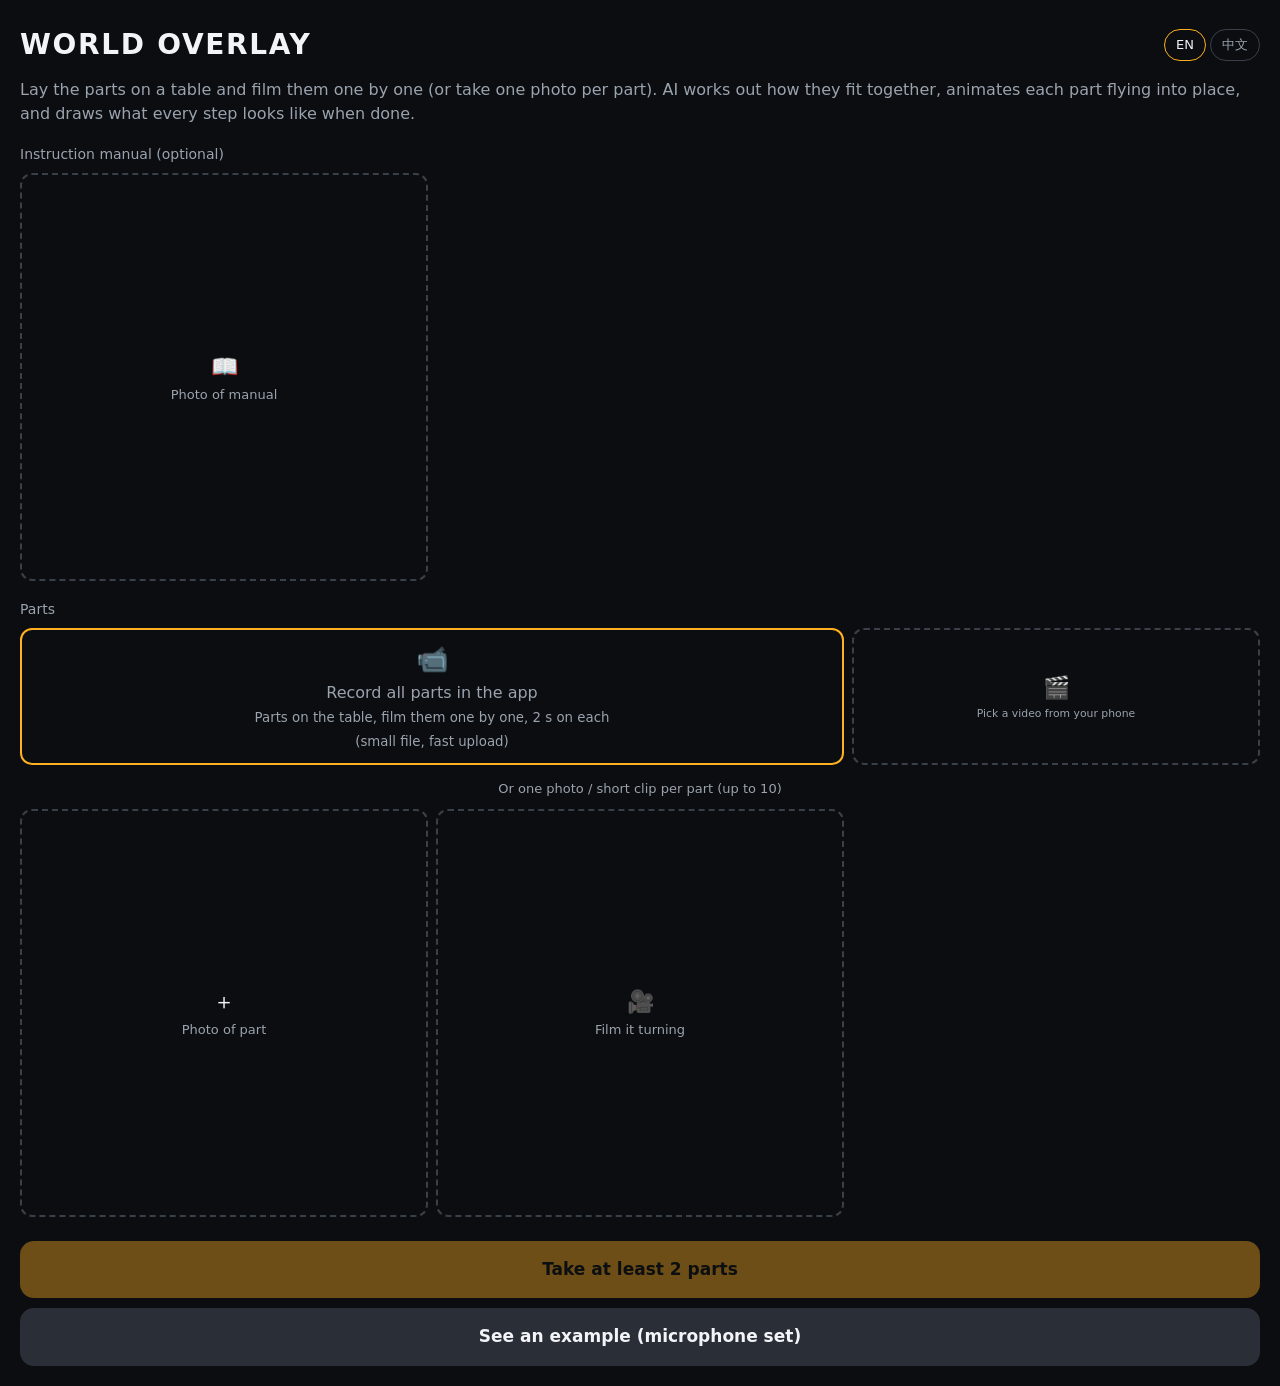
==== static/index.html @ 5c71cf4d "Add English UI (default) with a language switch on the home page All page text moves to static/i18n." ====
<!doctype html>
<html lang="en"><head><meta charset="utf-8">
<meta name="viewport" content="width=device-width,initial-scale=1,viewport-fit=cover">
<meta name="theme-color" content="#0b0d10">
<title>WORLD OVERLAY</title>
<link rel="icon" href="data:image/svg+xml,%3Csvg xmlns='http://www.w3.org/2000/svg' viewBox='0 0 32 32'%3E%3Ccircle cx='16' cy='16' r='11' fill='none' stroke='%23ffb020' stroke-width='4'/%3E%3C/svg%3E">
<link rel="stylesheet" href="/static/guide.css">
<style>
[hidden]{display:none!important}
.screen{display:none;min-height:100dvh;flex-direction:column}
.screen.on{display:flex}
.hero{padding:24px 20px 8px;display:flex;flex-direction:column;gap:12px}
.hero h1{margin:0;font-size:28px;letter-spacing:.06em}
.hero-top{display:flex;align-items:center;justify-content:space-between;gap:8px}
.lang{display:flex;gap:4px}
.lang button{flex:none;padding:5px 11px;font-size:13px;font-weight:400;border-radius:999px;background:none;color:var(--mute);border:1px solid #3a404a}
.lang button.on{color:var(--fg);border-color:var(--a)}
.hero p{margin:0;color:var(--mute)}
.label{font-size:14px;color:var(--mute);margin:6px 0 -4px}
.grid{display:grid;grid-template-columns:repeat(3,1fr);gap:8px}
.tile{position:relative;aspect-ratio:1;border:2px dashed #3a404a;border-radius:12px;display:flex;flex-direction:column;
  align-items:center;justify-content:center;color:var(--mute);font-size:13px;text-align:center;overflow:hidden;cursor:pointer;gap:2px}
.tile b{color:var(--fg);font-size:22px;font-weight:400}
.tile.filled{border-style:solid;border-color:#3a404a}
.tile.manual.filled{border-color:var(--b)}
.tile img{position:absolute;inset:0;width:100%;height:100%;object-fit:cover}
.tile .v{position:absolute;left:5px;bottom:5px;background:rgba(0,0,0,.7);color:#fff;font-size:12px;padding:0 7px;border-radius:8px}
.tile .n{position:absolute;left:5px;top:5px;background:rgba(0,0,0,.7);color:#fff;font-size:12px;padding:0 7px;border-radius:8px}
.tile .x{position:absolute;top:4px;right:4px;width:26px;height:26px;padding:0;border-radius:50%;background:rgba(0,0,0,.7);color:#fff;flex:none;font-weight:400}
input[type=file]{display:none}
.actions{margin-top:auto;padding:16px 20px calc(20px + env(safe-area-inset-bottom));display:flex;flex-direction:column;gap:10px}
.btn{display:block;text-align:center;padding:16px;border-radius:14px;font-weight:700;font-size:17px;border:0;background:#2a2f37;color:var(--fg);cursor:pointer}
.btn.primary{background:var(--a);color:#111}
.btn:disabled{opacity:.4}
/* 分析中 */
.progress{padding:20px}
.progress h2{margin:0 0 4px;font-size:20px}
.progress .timer{color:var(--mute);font-size:14px}
.thumbs{display:flex;gap:6px;overflow-x:auto;margin:14px 0 4px}
.thumbs img{height:64px;border-radius:8px;opacity:.7}
.log{list-style:none;margin:12px 0 0;padding:0;font-size:15px}
.log li{padding:5px 0;color:var(--mute)}
.log li::before{content:"✓ ";color:#4ade80}
.log li:last-child{color:var(--fg)}
.log li:last-child::before{content:"⋯ ";color:var(--a)}
.err{color:#f87171;margin-top:10px}
.tile.wide{grid-column:1/-1;aspect-ratio:auto;min-height:84px;flex-direction:row;gap:10px;padding:10px}
.tile.wide.filled{border-color:var(--a);aspect-ratio:16/9}
.or{text-align:center;color:var(--mute);font-size:13px;margin:2px 0 -2px}
/* 動畫 */
.topbar{display:flex;align-items:center;justify-content:space-between;padding:10px 16px 4px;font-size:13px;color:var(--mute);gap:12px}
.topbar b{color:var(--fg);letter-spacing:.08em}
.topbar button{flex:none;background:none;border:1px solid #3a404a;color:var(--fg);border-radius:999px;padding:6px 12px;font-size:13px;font-weight:400}
@media (max-width:440px){.topbar>b{display:none}.topbar{justify-content:flex-end}}  /* 手機上按鈕放不下，標題讓位 */
.goal{padding:0 16px 8px;font-size:13px;color:var(--mute)}
.stage-wrap{position:relative;margin:0 12px}
#stage{position:relative;height:min(62vh,560px);border-radius:16px;overflow:hidden;
  background:radial-gradient(ellipse at 60% 45%,#2a2f37,#14171c 75%)}
.asm{position:absolute;object-fit:contain;user-select:none;pointer-events:none}
.asm.r,.asm.b:not(.cut){border-radius:10px}
.asm.a{filter:drop-shadow(0 0 5px var(--a)) drop-shadow(0 0 14px var(--a));z-index:3}
.asm.b.cut{filter:drop-shadow(0 0 5px var(--b)) drop-shadow(0 0 12px var(--b))}
.asm.r{z-index:4}
.asm-ov{position:absolute;inset:0;width:100%;height:100%;z-index:2;pointer-events:none;transition:opacity .2s}
/* 3D 檢視（models3d.js）：蓋在動畫上，A 在上、B 在下 */
#view3d{position:absolute;inset:0;z-index:6;border-radius:16px;overflow:hidden;display:grid;grid-template-rows:1fr 1fr;gap:2px;
  background:radial-gradient(ellipse at 60% 45%,#2a2f37,#14171c 75%)}
#view3d .pane{position:relative;min-height:0}
#view3d .chip{position:absolute;left:10px;top:8px;z-index:1}
#view3d model-viewer{width:100%;height:100%;--poster-color:transparent}
#view3d .wait{margin:0;height:100%;display:flex;align-items:center;justify-content:center;color:var(--mute);font-size:14px;padding:0 16px;text-align:center}
.gen-tip{position:absolute;left:10px;right:10px;bottom:10px;z-index:5;text-align:center;font-size:13px;background:rgba(0,0,0,.65);padding:6px 10px;border-radius:10px}
.nav button.small{flex:.6}
button.tile{background:none;font:inherit;color:var(--mute);flex:none;font-weight:400;padding:10px}
#recTile{grid-column:span 2;aspect-ratio:auto;min-height:118px;border-color:var(--a);border-style:solid}
#recTile b{font-size:26px}
#allPick{aspect-ratio:auto;min-height:118px}
/* App 內錄影 */
#rec{position:fixed;inset:0;background:#000;z-index:20}
#recView{position:absolute;inset:0;width:100%;height:100%;object-fit:cover}
.rec-hint{position:absolute;left:12px;right:12px;top:calc(12px + env(safe-area-inset-top));background:rgba(0,0,0,.6);
  color:#fff;font-size:15px;line-height:1.5;padding:10px 14px;border-radius:12px}
.rec-time{position:absolute;left:0;right:0;bottom:calc(122px + env(safe-area-inset-bottom));text-align:center;color:#fff;
  font-size:20px;font-variant-numeric:tabular-nums;text-shadow:0 1px 4px #000}
.rec-time.on::before{content:"● ";color:#f43f5e}
.rec-bar{position:absolute;left:0;right:0;bottom:calc(24px + env(safe-area-inset-bottom));display:flex;align-items:center;justify-content:space-around}
.rec-bar button{flex:none;background:rgba(0,0,0,.55);color:#fff;border:1px solid #fff6;border-radius:999px;padding:10px 16px;font-size:15px;min-width:76px}
#recGo{width:78px;height:78px;min-width:0;padding:0;border-radius:50%;border:5px solid #fff;background:#f43f5e}
#recGo.on{background:#fff}
#recGo.on::after{content:"";display:block;width:26px;height:26px;margin:auto;background:#f43f5e;border-radius:5px}
/* 即時辨識 */
#seek{position:fixed;inset:0;background:#000;z-index:20}
#seekView{position:absolute;inset:0;width:100%;height:100%;object-fit:cover}
.reticle{position:absolute;left:50%;top:38%;width:min(70vw,52vh);aspect-ratio:1;transform:translate(-50%,-50%);
  border:3px solid var(--a);border-radius:18px;box-shadow:0 0 0 100vmax rgba(0,0,0,.28);pointer-events:none;transition:border-color .2s}
.reticle.sure{border-color:#4ade80}
.seek-top{position:absolute;left:12px;right:12px;top:calc(10px + env(safe-area-inset-top));display:flex;justify-content:space-between;align-items:center;color:#fff;font-size:12px}
.seek-top button{flex:none;background:rgba(0,0,0,.55);color:#fff;border:1px solid #fff6;border-radius:999px;padding:8px 14px;font-size:14px;font-weight:400}
.seek-card{position:absolute;left:10px;right:10px;bottom:calc(10px + env(safe-area-inset-bottom));background:rgba(16,18,22,.92);
  border-radius:16px;padding:12px 14px;color:var(--fg);font-size:15px;line-height:1.45}
.seek-card .who{display:flex;align-items:center;gap:10px;font-size:18px;font-weight:700}
.seek-card .who img{width:54px;height:54px;object-fit:contain;background:#2a2f37;border-radius:10px}
.seek-card .tag{font-size:12px;font-weight:400;padding:1px 8px;border-radius:999px;background:#2a2f37;color:var(--mute)}
.seek-card .tag.ok{background:#14532d;color:#bbf7d0}
.seek-card .to{display:flex;gap:10px;align-items:center;margin-top:10px}
.seek-card .to img{width:84px;height:84px;object-fit:contain;background:#2a2f37;border-radius:10px;flex:none}
.seek-card .alt{color:var(--mute);font-size:13px;margin-top:6px}
.seek-card .go{margin-top:10px;width:100%}
</style></head><body>

<!-- 1. 拍照 -->
<section class="screen on" id="home">
  <div class="hero">
    <div class="hero-top"><h1>WORLD OVERLAY</h1><div class="lang"><button data-lang="en">EN</button><button data-lang="zh">中文</button></div></div>
    <p data-i18n="intro"></p>
    <div class="label" data-i18n="manualLabel"></div>
    <div class="grid"><label class="tile manual" id="manualTile" for="manualIn"></label></div>
    <div class="label" data-i18n="partsLabel"></div>
    <div class="grid" id="allRow"><button class="tile half" id="recTile"><b>📹</b><span data-i18n-html="recTile"></span></button><label class="tile half" id="allPick" for="allIn"><b>🎬</b><small data-i18n="allPick"></small></label><div class="tile wide filled" id="allTile" hidden></div></div>
    <div class="or" id="orLine" data-i18n="orLine"></div>
    <div class="grid" id="partsGrid"><label class="tile" id="addTile" for="partsIn" data-i18n-html="addTile"></label><label class="tile" id="vidTile" for="vidIn" data-i18n-html="vidTile"></label></div>
  </div>
  <div class="actions">
    <button class="btn primary" id="go" disabled></button>
    <button class="btn" id="sample" data-i18n="sample"></button>
    <input type="file" id="manualIn" accept="image/*">
    <input type="file" id="partsIn" accept="image/*" multiple>
    <input type="file" id="vidIn" accept="video/*">
    <input type="file" id="allIn" accept="video/*">
  </div>
</section>

<!-- 1b. App 內錄影 -->
<section class="screen" id="rec">
  <video id="recView" autoplay muted playsinline></video>
  <div class="rec-hint" data-i18n-html="recHint"></div>
  <div class="rec-time" id="recTime"></div>
  <div class="rec-bar"><button id="recCancel" data-i18n="cancel"></button><button id="recGo" data-i18n-label="recGo"></button><span style="min-width:76px"></span></div>
</section>

<!-- 2. 分析中 -->
<section class="screen" id="busy">
  <div class="progress">
    <h2 data-i18n="busy"></h2>
    <div class="timer" id="timer"></div>
    <div class="thumbs" id="thumbs"></div>
    <ul class="log" id="log"></ul>
    <div class="err" id="err"></div>
    <div class="nav" id="errNav" hidden><button id="retry" data-i18n="home"></button></div>
  </div>
</section>

<!-- 3. 組裝動畫 -->
<section class="screen" id="play">
  <div class="topbar"><b>WORLD OVERLAY</b><span style="display:flex;gap:6px"><button id="btn3d" hidden>🧊 3D</button><button id="seekBtn" data-i18n="seekBtn"></button><button id="again" data-i18n="again"></button></span></div>
  <div class="goal" id="goal"></div>
  <div class="stage-wrap"><div id="stage"></div><div id="view3d" hidden></div><div class="gen-tip" id="genTip" hidden data-i18n="genTip"></div></div>
  <div class="card">
    <div class="count" id="count"></div>
    <div class="pair"><span class="chip a" id="pa"></span><span>→</span><span class="chip b" id="pb"></span></div>
    <p class="inst" id="inst"></p>
    <details><summary><span data-i18n="whyLabel"></span><span class="conf" id="conf"></span></summary><p id="why"></p></details>
    <div class="done" id="done" data-i18n="allDone"></div>
    <div class="nav"><button id="prev" data-i18n="prev"></button><button class="small" id="replay">↻</button><button class="primary" id="next" data-i18n="next"></button></div>
  </div>
</section>

<!-- 4. 即時辨識：鏡頭對著零件 → 這是哪個、要接到哪個 -->
<section class="screen" id="seek">
  <video id="seekView" autoplay muted playsinline></video>
  <div class="reticle" id="reticle"></div>
  <div class="seek-top"><button id="seekBack" data-i18n="seekBack"></button><span id="seekMs"></span></div>
  <div class="seek-card" id="seekCard" data-i18n="seekInit"></div>
</section>

<script src="/static/i18n.js"></script>
<script src="/static/assemble.js"></script>
<script src="/static/models3d.js"></script>
<script>
const $ = id => document.getElementById(id);
const MAX_SIDE = 1280, MANUAL_MAX_SIDE = 1600, MAX_PARTS = 10;  // 和後端一致
const VIDEO_MAX_MB = 60, VIDEO_MAX_SEC = 15;  // 後端只取前 8 秒；4K 影片很大，先擋掉
const ALL_MAX_MB = 500, ALL_MAX_SEC = 150;    // 一段影片錄全部零件（原檔直接上傳）
const REC_BPS = 2500000;  // App 內錄影：約 720p、每秒 2.5 Mb，60 秒約 19 MB（手機相機 1080p 約 5 倍大）
let timerId = null, pollId = null, player = null, currentJob = null, currentResult = null;
let models3d = null, stepNow = 0;

function show(id) {
  document.querySelectorAll(".screen").forEach(s => s.classList.toggle("on", s.id === id));
  window.scrollTo(0, 0);
}

function passcodeHeaders() {
  let code = null;
  try { code = localStorage.getItem("passcode"); } catch (e) {}
  return code ? {"X-Passcode": code} : {};
}

async function api(path, opts = {}) {
  const res = await fetch(path, {...opts, headers: {...(opts.headers || {}), ...passcodeHeaders(), "X-Lang": LANG}});
  if (res.status === 401) {
    const code = prompt(t("passcode"));
    if (code) { try { localStorage.setItem("passcode", code); } catch (e) {} return api(path, opts); }
  }
  const data = await res.json();
  if (!res.ok) throw new Error(data.error || res.statusText);
  return data;
}

// 縮小再上傳，順便依 EXIF 轉正（瀏覽器畫進 canvas 時會套用方向）
async function fileToDataUrl(file, maxSide) {
  const img = new Image();
  img.src = URL.createObjectURL(file);
  await img.decode();
  const k = Math.min(1, maxSide / Math.max(img.naturalWidth, img.naturalHeight));
  const c = document.createElement("canvas");
  c.width = Math.round(img.naturalWidth * k); c.height = Math.round(img.naturalHeight * k);
  c.getContext("2d").drawImage(img, 0, 0, c.width, c.height);
  URL.revokeObjectURL(img.src);
  return c.toDataURL("image/jpeg", 0.88);
}

// 影片縮圖（取 at 秒那一格）和長度；格式讀不了或太長就丟錯誤
async function videoThumb(file, maxSec, tooLong, at = 0.5) {
  const v = document.createElement("video");
  v.muted = true; v.playsInline = true; v.preload = "auto";
  v.src = URL.createObjectURL(file);
  try {
    await new Promise((ok, bad) => { v.onloadeddata = ok; v.onerror = () => bad(new Error(t("badVideo"))); });
    if (v.duration > maxSec) throw new Error(tooLong);
    v.currentTime = Math.min(at, v.duration / 2);
    await new Promise(ok => v.onseeked = ok);
    const c = document.createElement("canvas"), k = Math.min(1, 320 / Math.max(v.videoWidth, v.videoHeight));
    c.width = Math.round(v.videoWidth * k); c.height = Math.round(v.videoHeight * k);
    c.getContext("2d").drawImage(v, 0, 0, c.width, c.height);
    return {thumb: c.toDataURL("image/jpeg", 0.8), seconds: v.duration};
  } finally { URL.revokeObjectURL(v.src); }
}

// 影片原檔上傳（後端用 ffmpeg 轉檔）
async function videoToPart(file) {
  if (file.size > VIDEO_MAX_MB * 1024 * 1024) throw new Error(t("clipTooBig", VIDEO_MAX_MB));
  const {thumb} = await videoThumb(file, VIDEO_MAX_SEC, t("clipTooLong", VIDEO_MAX_SEC));
  const data = await new Promise((ok, bad) => {
    const r = new FileReader(); r.onload = () => ok(r.result); r.onerror = () => bad(r.error); r.readAsDataURL(file);
  });
  // 有些手機給的 MIME 是空的或 application/octet-stream，後端靠 data:video/ 判斷
  return {data: data.replace(/^data:[^;,]*/, "data:" + (file.type.startsWith("video/") ? file.type : "video/mp4")),
          thumb, video: true};
}

// ---------- 拍照 ----------
let manual = null, all = null;  // all：一段影片錄全部零件 {file, thumb, seconds}
const parts = [];  // {data: 上傳用的 data URL, thumb: 縮圖, video: 是不是影片}

function renderTiles() {
  const mt = $("manualTile");
  mt.classList.toggle("filled", !!manual);
  mt.innerHTML = manual ? "" : t("manualTile");
  if (manual) {
    const im = document.createElement("img"); im.src = manual;
    const x = document.createElement("button"); x.className = "x"; x.textContent = "✕"; x.setAttribute("aria-label", t("removeManual"));
    x.onclick = e => { e.preventDefault(); manual = null; renderTiles(); };
    mt.append(im, x);
  }
  const at = $("allTile");
  at.hidden = !all; $("recTile").hidden = $("allPick").hidden = !!all;
  at.replaceChildren();
  if (all) {
    const im = document.createElement("img"); im.src = all.thumb;
    const x = document.createElement("button"); x.className = "x"; x.textContent = "✕"; x.setAttribute("aria-label", t("removeVideo"));
    x.onclick = e => { e.preventDefault(); all = null; renderTiles(); };
    const v = Object.assign(document.createElement("span"), {className: "v", textContent: t("videoSecs", Math.round(all.seconds))});
    at.append(im, v, x);
  }
  // 整段影片和一個一個拍二選一
  $("orLine").hidden = $("partsGrid").hidden = !!all;
  $("allRow").hidden = parts.length > 0;
  const grid = $("partsGrid");
  grid.querySelectorAll(".tile.filled").forEach(t => t.remove());
  parts.forEach((p, n) => {
    const tile = document.createElement("div"); tile.className = "tile filled";
    const im = document.createElement("img"); im.src = p.thumb;
    const num = document.createElement("span"); num.className = "n"; num.textContent = n + 1;
    const x = document.createElement("button"); x.className = "x"; x.textContent = "✕"; x.setAttribute("aria-label", t("removePart", n + 1));
    x.onclick = () => { parts.splice(n, 1); renderTiles(); };
    tile.append(im, num, x);
    if (p.video) tile.append(Object.assign(document.createElement("span"), {className: "v", textContent: t("videoTag")}));
    grid.insertBefore(tile, $("addTile"));
  });
  $("addTile").hidden = $("vidTile").hidden = parts.length >= MAX_PARTS;
  grid.append($("addTile"), $("vidTile"));
  $("go").disabled = !all && parts.length < 2;
  const m = t(manual ? "goWithManual" : "goNoManual");
  $("go").textContent = all ? t("goVideo", m) : parts.length < 2 ? t("goNeed2") : t("goParts", m, parts.length);
}

$("manualIn").onchange = async e => {
  const f = e.target.files[0]; e.target.value = "";
  if (f) { manual = await fileToDataUrl(f, MANUAL_MAX_SIDE); renderTiles(); }
};
$("partsIn").onchange = async e => {
  const files = [...e.target.files].slice(0, MAX_PARTS - parts.length); e.target.value = "";
  for (const f of files) { const data = await fileToDataUrl(f, MAX_SIDE); parts.push({data, thumb: data, video: false}); }
  renderTiles();
};
$("vidIn").onchange = async e => {
  const f = e.target.files[0]; e.target.value = "";
  if (!f || parts.length >= MAX_PARTS) return;
  try { parts.push(await videoToPart(f)); renderTiles(); } catch (err) { alert(err.message); }
};

$("allIn").onchange = async e => {
  const f = e.target.files[0]; e.target.value = "";
  if (!f) return;
  try {
    if (f.size > ALL_MAX_MB * 1024 * 1024) throw new Error(t("allTooBig", ALL_MAX_MB));
    const {thumb, seconds} = await videoThumb(f, ALL_MAX_SEC, t("allTooLong", ALL_MAX_SEC), 2);
    all = {file: f, thumb, seconds}; renderTiles();
  } catch (err) { alert(err.message); }
};

// ---------- App 內錄影 ----------
// 用 MediaRecorder 直接錄低位元率的影片，比手機相機 App 錄的檔案小很多；需要 HTTPS（通道或 --https）
let rec = null;  // {stream, mr, chunks, t0, tick, thumb, cancel}

function recMime() {
  if (!window.MediaRecorder) return null;
  return ["video/mp4;codecs=avc1", "video/mp4", "video/webm;codecs=vp9", "video/webm;codecs=vp8", "video/webm"]
    .find(t => MediaRecorder.isTypeSupported(t)) || "";
}

function grabFrame() {
  const v = $("recView"), c = document.createElement("canvas"), k = Math.min(1, 320 / Math.max(v.videoWidth, v.videoHeight));
  c.width = Math.round(v.videoWidth * k); c.height = Math.round(v.videoHeight * k);
  c.getContext("2d").drawImage(v, 0, 0, c.width, c.height);
  return c.toDataURL("image/jpeg", 0.8);
}

function closeRecorder() {
  if (!rec) return;
  clearInterval(rec.tick);
  rec.stream.getTracks().forEach(t => t.stop());
  $("recView").srcObject = null;
  rec = null;
  show("home");
}

$("recTile").onclick = async () => {
  if (!navigator.mediaDevices?.getUserMedia || recMime() === null)
    return alert(t("noRecorder"));
  try {
    const stream = await navigator.mediaDevices.getUserMedia({audio: false,
      video: {facingMode: {ideal: "environment"}, width: {ideal: 1280}, height: {ideal: 720}}});
    rec = {stream};
    $("recView").srcObject = stream;
    $("recGo").classList.remove("on"); $("recTime").classList.remove("on");
    $("recTime").textContent = t("recStart", ALL_MAX_SEC);
    show("rec");
  } catch (e) {
    alert(t("noCamera", e.message));
  }
};

$("recGo").onclick = () => {
  if (!rec) return;
  if (rec.mr) {  // 錄影中：停止
    if (Date.now() - rec.t0 < 3000) return;
    return rec.mr.stop();
  }
  const type = recMime();
  const mr = new MediaRecorder(rec.stream, {...(type ? {mimeType: type} : {}), videoBitsPerSecond: REC_BPS});
  Object.assign(rec, {mr, chunks: [], t0: Date.now(), thumb: null});
  mr.ondataavailable = e => e.data.size && rec && rec.chunks.push(e.data);
  mr.onstop = () => {
    if (!rec || rec.cancel) return closeRecorder();
    const mime = (mr.mimeType || type || "video/webm").split(";")[0];
    const file = new File(rec.chunks, `parts.${mime.includes("mp4") ? "mp4" : "webm"}`, {type: mime});
    all = {file, thumb: rec.thumb || grabFrame(), seconds: (Date.now() - rec.t0) / 1000};
    closeRecorder();
    renderTiles();
  };
  mr.start(1000);
  $("recGo").classList.add("on"); $("recTime").classList.add("on");
  rec.tick = setInterval(() => {
    const s = (Date.now() - rec.t0) / 1000;
    $("recTime").textContent = t("recStop", `${Math.floor(s / 60)}:${String(Math.floor(s % 60)).padStart(2, "0")}`);
    if (!rec.thumb && s > 1.5) rec.thumb = grabFrame();
    if (s >= ALL_MAX_SEC && mr.state === "recording") mr.stop();
  }, 250);
};

$("recCancel").onclick = () => {
  if (rec?.mr && rec.mr.state === "recording") { rec.cancel = true; rec.mr.stop(); }
  else closeRecorder();
};

// 大檔案用 XHR 才看得到上傳進度
function uploadVideo(file, onProgress) {
  return new Promise((ok, bad) => {
    const x = new XMLHttpRequest();
    x.open("POST", "/api/video");
    x.setRequestHeader("Content-Type", file.type || "video/mp4");
    for (const [k, v] of Object.entries({...passcodeHeaders(), "X-Lang": LANG})) x.setRequestHeader(k, v);
    x.upload.onprogress = e => e.lengthComputable && onProgress(e.loaded / e.total);
    x.onload = () => {
      let d = {}; try { d = JSON.parse(x.responseText); } catch (e) {}
      if (x.status === 401) {
        const code = prompt(t("passcode"));
        if (code) { try { localStorage.setItem("passcode", code); } catch (e) {} return uploadVideo(file, onProgress).then(ok, bad); }
      }
      if (x.status === 413 || x.status === 524) return bad(new Error(t("tunnelLimit")));
      x.status === 200 ? ok(d.video) : bad(new Error(d.error || t("uploadFailed", x.status)));
    };
    x.onerror = () => bad(new Error(t("uploadDropped")));
    x.send(file);
  });
}

// ---------- 分析 ----------
function addLog(msg) {
  const li = document.createElement("li");
  li.textContent = msg;
  $("log").appendChild(li);
}

function fail(msg) {
  clearInterval(timerId); clearInterval(pollId);
  $("err").textContent = t("failed", msg);
  $("errNav").hidden = false;
}

async function analyze() {
  $("log").replaceChildren(); $("err").textContent = ""; $("errNav").hidden = true;
  $("thumbs").replaceChildren(...(all ? [all] : parts).map(p => Object.assign(document.createElement("img"), {src: p.thumb})));
  show("busy");
  const t0 = Date.now();
  clearInterval(timerId);
  $("timer").textContent = t("seconds", 0);
  timerId = setInterval(() => $("timer").textContent = t("seconds", Math.round((Date.now() - t0) / 1000)), 500);
  try {
    let body;
    if (all) {
      const mb = t("uploadVideo", (all.file.size / 1024 / 1024).toFixed(0));
      addLog(mb);
      const li = $("log").lastChild;
      await api("/api/ping");  // 先確認通行碼，免得大檔案傳完才被擋
      const video = await uploadVideo(all.file, f => li.textContent = `${mb} ${Math.round(f * 100)}%`);
      body = {manual, video, lang: LANG};
    } else {
      addLog(t("uploadPhotos", !!manual, parts.some(p => p.video)));
      body = {manual, parts: parts.map(p => p.data), lang: LANG};
    }
    const {job} = await api("/api/assemble", {method: "POST", headers: {"Content-Type": "application/json"},
      body: JSON.stringify(body)});
    poll(job);
  } catch (e) { fail(e.message); }
}

// 第一步的資料一到就開始播；後面的組裝結果圖陸續補上
function poll(job) {
  let seen = 0, version = 0;
  currentJob = job;
  clearInterval(pollId);
  pollId = setInterval(async () => {
    let j;
    try { j = await api(`/api/job?id=${job}&v=${version}`); } catch (e) { return; }  // 網路抖一下就下次再試
    for (; seen < j.log.length; seen++) addLog(j.log[seen]);
    if (j.result) {
      version = j.version;
      if (!player) play(j.result); else { player.update(j.result); currentResult = j.result; }
    }
    if (j.status === "done") { clearInterval(pollId); clearInterval(timerId); }
    if (j.status === "error") { if (player) { clearInterval(pollId); } else fail(j.error); }
  }, 1000);
}

function play(result) {
  if (!result.steps.length) return fail(t("noSteps"));
  currentResult = result;
  clearInterval(timerId);
  $("goal").textContent = t("goal", result.goal);
  show("play");
  stepNow = 0;
  player = startAssembly(result, i => { stepNow = i; models3d && models3d.step(); });
  window.player = player;
  models3d && models3d.stop();
  // 3D 開著時停掉底下的平面動畫，關掉時從這一步重播
  models3d = startModels(currentJob, () => currentResult.steps[stepNow], on => on ? player.stop() : player.goto(stepNow));
}

// ---------- 即時辨識 ----------
// 每 0.3 秒左右把框裡的畫面送給電腦（DINOv2 比對，約 0.3–0.5 秒），連續兩次一樣才換顯示；
// 不確定（前兩名分數接近）時請 Muse Spark 確認，確認過的結果優先
let seek = null;  // {stream, on, recent: [], confirmed: {name, cands, at}, confirming}
const sleep = ms => new Promise(r => setTimeout(r, ms));

function grabCenter() {
  const v = $("seekView"), vw = v.videoWidth, vh = v.videoHeight;
  if (!vw) return null;
  // 畫面用 object-fit: cover 顯示，框在畫面寬 70%（或高 52%）、垂直 38% 的位置：換算回影片座標
  const W = v.clientWidth, H = v.clientHeight, k = Math.max(W / vw, H / vh);
  const side = Math.min(W * .7, H * .52) / k, cx = vw / 2 + (W / 2 - W / 2) / k, cy = vh / 2 + (H * .38 - H / 2) / k;
  const c = document.createElement("canvas"); c.width = c.height = 448;
  c.getContext("2d").drawImage(v, cx - side / 2, cy - side / 2, side, side, 0, 0, 448, 448);
  return c.toDataURL("image/jpeg", 0.8);
}

function partCard(name, tag, alts) {
  const D = currentResult, card = $("seekCard");
  const img = D.images[`part:${name}`];
  const k = D.steps.findIndex(s => s.part_a === name);
  const kb = D.steps.findIndex(s => s.part_b === name && !s.onto_step);
  card.replaceChildren();
  const who = document.createElement("div"); who.className = "who";
  if (img) who.append(Object.assign(document.createElement("img"), {src: img}));
  who.append(Object.assign(document.createElement("span"), {textContent: t("thisIs", name)}));
  if (tag) who.append(Object.assign(document.createElement("span"), {className: "tag" + (tag.ok ? " ok" : ""), textContent: tag.text}));
  card.append(who);
  let step = -1;
  if (k >= 0) {
    const s = D.steps[k]; step = k;
    const to = document.createElement("div"); to.className = "to";
    const bImg = D.images[s.b_img];
    if (bImg) to.append(Object.assign(document.createElement("img"), {src: bImg}));
    const d = document.createElement("div");
    d.innerHTML = `<b>${t("stepOnto", k + 1)}</b><br><span class="i"></span>`;
    d.querySelector(".chip").textContent = s.onto_step ? t("assemblyOf", s.onto_step) : s.part_b;
    d.querySelector(".i").textContent = s.instruction;
    to.append(d);
    if (s.result && D.images[s.result]) to.append(Object.assign(document.createElement("img"), {src: D.images[s.result], title: t("doneLook")}));
    card.append(to);
  } else if (kb >= 0) {
    step = kb;
    card.append(Object.assign(document.createElement("div"), {className: "alt",
      textContent: t("laterOnto", kb + 1, D.steps[kb].part_a)}));
  } else {
    card.append(Object.assign(document.createElement("div"), {className: "alt", textContent: t("unused")}));
  }
  if (alts && alts.length) card.append(Object.assign(document.createElement("div"), {className: "alt", textContent: t("maybe", alts)}));
  if (step >= 0) {
    const b = Object.assign(document.createElement("button"), {className: "go primary", textContent: t("watchStep", step + 1)});
    b.onclick = () => { stopSeek(); show("play"); player.goto(step); };
    card.append(b);
  }
}

async function confirmPart(image, cands) {
  if (seek.confirming) return;
  seek.confirming = true;
  try {
    const r = await api("/api/confirm", {method: "POST", headers: {"Content-Type": "application/json"},
      body: JSON.stringify({job: currentJob, image, candidates: cands})});
    if (seek && r.name) seek.confirmed = {name: r.name, cands, at: Date.now()};
  } catch (e) {} finally { if (seek) seek.confirming = false; }
}

async function seekLoop() {
  while (seek && seek.on) {
    const t0 = Date.now(), image = grabCenter();
    if (!image) { await sleep(200); continue; }
    let r;
    try {
      r = await api("/api/identify", {method: "POST", headers: {"Content-Type": "application/json"},
        body: JSON.stringify({job: currentJob, image})});
    } catch (e) {
      $("seekCard").textContent = t("identifyFailed", e.message);
      await sleep(1500); continue;
    }
    if (!seek || !seek.on) break;
    $("seekMs").textContent = `${r.ms} ms`;
    const names = r.top.map(m => m[0]), top = names[0];
    seek.recent = [...seek.recent.slice(-1), top];
    const stable = seek.recent.length === 2 && seek.recent[0] === seek.recent[1];
    const c = seek.confirmed;
    $("reticle").classList.toggle("sure", stable && r.sure);
    if (c && Date.now() - c.at < 6000 && names.includes(c.name) && !(r.sure && top !== c.name)) {
      partCard(c.name, {text: t("sparkSure"), ok: true});
    } else if (stable && r.sure) {
      partCard(top, {text: t("sure"), ok: true});
    } else if (stable) {
      partCard(top, {text: t("checking")}, names.slice(1, 3));
      confirmPart(image, names);
    }
    await sleep(Math.max(0, 300 - (Date.now() - t0)));
  }
}

async function startSeek() {
  if (!currentJob || !currentResult) return;
  if (!navigator.mediaDevices?.getUserMedia) return alert(t("noCameraHttps"));
  try {
    const stream = await navigator.mediaDevices.getUserMedia({audio: false,
      video: {facingMode: {ideal: "environment"}, width: {ideal: 1280}, height: {ideal: 720}}});
    player && player.stop();
    seek = {stream, on: true, recent: [], confirmed: null, confirming: false};
    $("seekView").srcObject = stream;
    $("seekCard").textContent = t("seekFirst");
    $("reticle").classList.remove("sure");
    show("seek");
    seekLoop();
  } catch (e) {
    alert(t("noCamera", e.message));
  }
}

function stopSeek() {
  if (!seek) return;
  seek.on = false;
  seek.stream.getTracks().forEach(t => t.stop());
  $("seekView").srcObject = null;
  seek = null;
}

$("seekBtn").onclick = startSeek;
$("seekBack").onclick = () => { stopSeek(); show("play"); player && player.goto(0); };

$("go").onclick = analyze;
$("sample").onclick = async () => {
  try { const {result, job} = await api(`/api/parts_sample?lang=${LANG}`); player = null; currentJob = job; play(result); }
  catch (e) { alert(t("sampleFailed", e.message)); }
};
$("again").onclick = $("retry").onclick = () => {
  clearInterval(pollId); clearInterval(timerId); stopSeek();
  player && player.stop(); player = null;
  models3d && models3d.stop(); models3d = null;
  show("home");
};
// 換語言：只有首頁能換（分析結果是用當時的語言寫的）
document.querySelectorAll("[data-lang]").forEach(b => b.onclick = () => { setLang(b.dataset.lang); renderTiles(); });
applyI18n();
renderTiles();
</script>
</body></html>
---- static/guide.css ----
:root{--a:#ffb020;--b:#22d3ee;--bg:#0b0d10;--card:#16191e;--fg:#f2f4f7;--mute:#9aa3ae}
*{box-sizing:border-box}
body{margin:0;background:var(--bg);color:var(--fg);font:16px/1.5 system-ui,-apple-system,"Noto Sans TC","Microsoft JhengHei",sans-serif}
header{padding:12px 16px 4px;font-size:13px;color:var(--mute)}
header b{color:var(--fg);letter-spacing:.08em}
.stage{position:relative;width:100%;max-width:960px;margin:0 auto}
.stage img,.stage svg{display:block;width:100%;height:auto}
.stage svg{position:absolute;inset:0;height:100%}
.part{fill:none;stroke-width:4;stroke-linejoin:round;animation:pulse 1.4s ease-in-out infinite}
.part.a{stroke:var(--a);filter:drop-shadow(0 0 6px var(--a)) drop-shadow(0 0 16px var(--a))}
.part.b{stroke:var(--b);filter:drop-shadow(0 0 6px var(--b)) drop-shadow(0 0 16px var(--b));animation-delay:.7s}
@keyframes pulse{50%{stroke-width:8;opacity:.6}}
.flow{fill:none;stroke:#fff;stroke-width:5;stroke-linecap:round;stroke-dasharray:14 12;animation:dash 1s linear infinite;
  filter:drop-shadow(0 0 4px #000)}
@keyframes dash{to{stroke-dashoffset:-26}}
.ring{fill:none;stroke:var(--b);stroke-width:4;transform-box:fill-box;transform-origin:center;animation:ring 1.4s ease-out infinite}
@keyframes ring{from{transform:scale(.4);opacity:1}to{transform:scale(1.8);opacity:0}}
.card{max-width:960px;margin:0 auto;padding:14px 16px 20px}
.count{font-size:13px;color:var(--mute)}
.pair{display:flex;flex-wrap:wrap;align-items:center;gap:8px;margin:6px 0 8px;font-weight:700;font-size:18px}
.chip{padding:2px 10px;border-radius:999px;border:2px solid}
.chip.a{border-color:var(--a);color:var(--a)} .chip.b{border-color:var(--b);color:var(--b)}
.inst{font-size:17px;margin:0 0 8px}
details{color:var(--mute);font-size:14px} summary{cursor:pointer}
.conf{display:inline-block;font-size:12px;padding:1px 8px;border-radius:6px;background:#2a2f37;color:var(--mute);margin-left:6px}
.nav{display:flex;gap:10px;margin-top:14px}
button{flex:1;padding:14px;border:0;border-radius:12px;font:inherit;font-weight:700;background:#2a2f37;color:var(--fg)}
button.primary{background:var(--a);color:#111}
button:disabled{opacity:.35}
.done{display:none;text-align:center;padding:24px 0;font-size:18px}
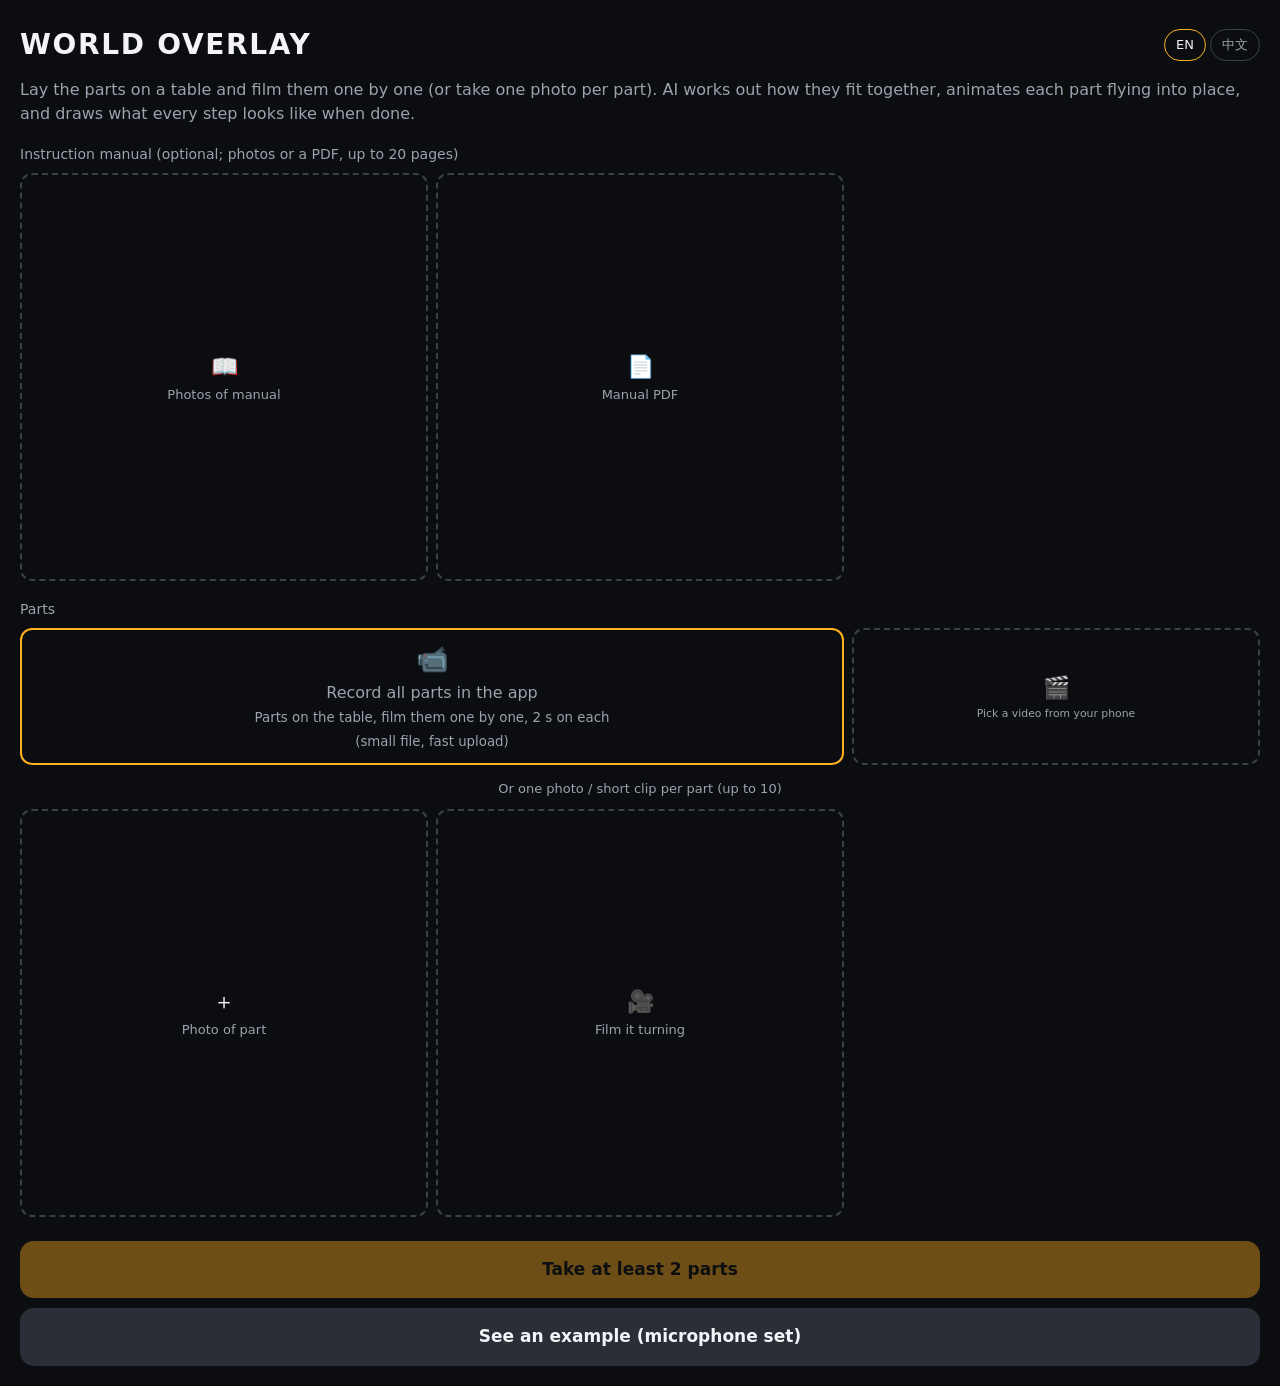
==== commit 760074ad: "Manual as several photos or a PDF; visible Finish screen; free 3D drag - Manual: add several photos " ====
--- a/static/index.html
+++ b/static/index.html
@@ -23,6 +23,12 @@
 .tile b{color:var(--fg);font-size:22px;font-weight:400}
 .tile.filled{border-style:solid;border-color:#3a404a}
 .tile.manual.filled{border-color:var(--b)}
+.tile .pages{position:absolute;inset:auto 5px 5px 5px;background:rgba(0,0,0,.75);color:#fff;font-size:12px;padding:1px 7px;border-radius:8px;white-space:nowrap;overflow:hidden;text-overflow:ellipsis}
+/* 全部步驟完成：蓋在動畫上 */
+#doneView{position:absolute;inset:0;z-index:7;border-radius:16px;overflow:hidden;display:flex;flex-direction:column;align-items:center;justify-content:center;gap:14px;padding:16px;background:radial-gradient(ellipse at 60% 45%,#2a2f37,#14171c 75%);text-align:center}
+#doneView img{max-width:100%;min-height:0;flex:1 1 auto;object-fit:contain;border-radius:10px}
+#doneView b{font-size:20px}
+#doneView .row{display:flex;gap:10px;width:100%}
 .tile img{position:absolute;inset:0;width:100%;height:100%;object-fit:cover}
 .tile .v{position:absolute;left:5px;bottom:5px;background:rgba(0,0,0,.7);color:#fff;font-size:12px;padding:0 7px;border-radius:8px}
 .tile .n{position:absolute;left:5px;top:5px;background:rgba(0,0,0,.7);color:#fff;font-size:12px;padding:0 7px;border-radius:8px}
@@ -114,7 +120,7 @@
     <div class="hero-top"><h1>WORLD OVERLAY</h1><div class="lang"><button data-lang="en">EN</button><button data-lang="zh">中文</button></div></div>
     <p data-i18n="intro"></p>
     <div class="label" data-i18n="manualLabel"></div>
-    <div class="grid"><label class="tile manual" id="manualTile" for="manualIn"></label></div>
+    <div class="grid" id="manualGrid"><label class="tile" id="manualTile" for="manualIn" data-i18n-html="manualTile"></label><label class="tile" id="pdfTile" for="pdfIn" data-i18n-html="pdfTile"></label></div>
     <div class="label" data-i18n="partsLabel"></div>
     <div class="grid" id="allRow"><button class="tile half" id="recTile"><b>📹</b><span data-i18n-html="recTile"></span></button><label class="tile half" id="allPick" for="allIn"><b>🎬</b><small data-i18n="allPick"></small></label><div class="tile wide filled" id="allTile" hidden></div></div>
     <div class="or" id="orLine" data-i18n="orLine"></div>
@@ -123,7 +129,8 @@
   <div class="actions">
     <button class="btn primary" id="go" disabled></button>
     <button class="btn" id="sample" data-i18n="sample"></button>
-    <input type="file" id="manualIn" accept="image/*">
+    <input type="file" id="manualIn" accept="image/*" multiple>
+    <input type="file" id="pdfIn" accept="application/pdf,.pdf">
     <input type="file" id="partsIn" accept="image/*" multiple>
     <input type="file" id="vidIn" accept="video/*">
     <input type="file" id="allIn" accept="video/*">
@@ -154,13 +161,12 @@
 <section class="screen" id="play">
   <div class="topbar"><b>WORLD OVERLAY</b><span style="display:flex;gap:6px"><button id="btn3d" hidden>🧊 3D</button><button id="seekBtn" data-i18n="seekBtn"></button><button id="again" data-i18n="again"></button></span></div>
   <div class="goal" id="goal"></div>
-  <div class="stage-wrap"><div id="stage"></div><div id="view3d" hidden></div><div class="gen-tip" id="genTip" hidden data-i18n="genTip"></div></div>
+  <div class="stage-wrap"><div id="stage"></div><div id="view3d" hidden></div><div class="gen-tip" id="genTip" hidden data-i18n="genTip"></div><div id="doneView" hidden><img id="doneImg" alt=""><b data-i18n="allDone"></b><div class="row"><button id="doneReplay" data-i18n="watchAgain"></button><button class="primary" id="doneNew" data-i18n="again"></button></div></div></div>
   <div class="card">
     <div class="count" id="count"></div>
     <div class="pair"><span class="chip a" id="pa"></span><span>→</span><span class="chip b" id="pb"></span></div>
     <p class="inst" id="inst"></p>
     <details><summary><span data-i18n="whyLabel"></span><span class="conf" id="conf"></span></summary><p id="why"></p></details>
-    <div class="done" id="done" data-i18n="allDone"></div>
     <div class="nav"><button id="prev" data-i18n="prev"></button><button class="small" id="replay">↻</button><button class="primary" id="next" data-i18n="next"></button></div>
   </div>
 </section>
@@ -250,19 +256,27 @@
 }
 
 // ---------- 拍照 ----------
-let manual = null, all = null;  // all：一段影片錄全部零件 {file, thumb, seconds}
+const MANUAL_MAX_PAGES = 20;  // 說明書照片和 PDF 頁數加起來最多幾頁（和後端一致）
+const PDFJS = "https://cdnjs.cloudflare.com/ajax/libs/pdf.js/3.11.174/";
+let manuals = [], all = null;  // manuals：[{thumb, pages: [data URL...], pdf: 檔名, total: PDF 總頁數}]；all：一段影片錄全部零件 {file, thumb, seconds}
+const manualPages = () => manuals.flatMap(m => m.pages);
 const parts = [];  // {data: 上傳用的 data URL, thumb: 縮圖, video: 是不是影片}
 
 function renderTiles() {
-  const mt = $("manualTile");
-  mt.classList.toggle("filled", !!manual);
-  mt.innerHTML = manual ? "" : t("manualTile");
-  if (manual) {
-    const im = document.createElement("img"); im.src = manual;
+  const mg = $("manualGrid");
+  mg.querySelectorAll(".tile.filled").forEach(el => el.remove());
+  manuals.forEach((m, n) => {
+    const tile = document.createElement("div"); tile.className = "tile manual filled";
+    const im = document.createElement("img"); im.src = m.thumb;
     const x = document.createElement("button"); x.className = "x"; x.textContent = "✕"; x.setAttribute("aria-label", t("removeManual"));
-    x.onclick = e => { e.preventDefault(); manual = null; renderTiles(); };
-    mt.append(im, x);
-  }
+    x.onclick = () => { manuals.splice(n, 1); renderTiles(); };
+    tile.append(im, x);
+    if (m.pdf) tile.append(Object.assign(document.createElement("span"), {className: "pages",
+      textContent: t("pdfPages", m.pages.length, m.total)}));
+    mg.insertBefore(tile, $("manualTile"));
+  });
+  $("manualTile").hidden = $("pdfTile").hidden = manualPages().length >= MANUAL_MAX_PAGES;
+  mg.append($("manualTile"), $("pdfTile"));
   const at = $("allTile");
   at.hidden = !all; $("recTile").hidden = $("allPick").hidden = !!all;
   at.replaceChildren();
@@ -291,13 +305,49 @@
   $("addTile").hidden = $("vidTile").hidden = parts.length >= MAX_PARTS;
   grid.append($("addTile"), $("vidTile"));
   $("go").disabled = !all && parts.length < 2;
-  const m = t(manual ? "goWithManual" : "goNoManual");
+  const m = t(manuals.length ? "goWithManual" : "goNoManual");
   $("go").textContent = all ? t("goVideo", m) : parts.length < 2 ? t("goNeed2") : t("goParts", m, parts.length);
 }
 
 $("manualIn").onchange = async e => {
+  const files = [...e.target.files].slice(0, MANUAL_MAX_PAGES - manualPages().length); e.target.value = "";
+  for (const f of files) { const data = await fileToDataUrl(f, MANUAL_MAX_SIDE); manuals.push({thumb: data, pages: [data]}); }
+  renderTiles();
+};
+
+// PDF 說明書：在手機上用 pdf.js 把每一頁畫成圖，和說明書照片一樣上傳（後端不用處理 PDF）
+function loadPdfJs() {
+  if (window.pdfjsLib) return Promise.resolve(window.pdfjsLib);
+  return new Promise((ok, bad) => {
+    const s = Object.assign(document.createElement("script"), {src: PDFJS + "pdf.min.js"});
+    s.onload = () => { pdfjsLib.GlobalWorkerOptions.workerSrc = PDFJS + "pdf.worker.min.js"; ok(pdfjsLib); };
+    s.onerror = () => bad(new Error(t("pdfFailed")));
+    document.head.appendChild(s);
+  });
+}
+
+$("pdfIn").onchange = async e => {
   const f = e.target.files[0]; e.target.value = "";
-  if (f) { manual = await fileToDataUrl(f, MANUAL_MAX_SIDE); renderTiles(); }
+  if (!f) return;
+  const tile = $("pdfTile"), label = tile.innerHTML;
+  try {
+    const lib = await loadPdfJs();
+    const doc = await lib.getDocument({data: await f.arrayBuffer()}).promise;
+    const n = Math.min(doc.numPages, MANUAL_MAX_PAGES - manualPages().length), pages = [];
+    for (let i = 1; i <= n; i++) {
+      tile.textContent = t("pdfReading", i, n);
+      const page = await doc.getPage(i), v = page.getViewport({scale: 1});
+      const vp = page.getViewport({scale: MANUAL_MAX_SIDE / Math.max(v.width, v.height)});
+      const c = document.createElement("canvas"); c.width = Math.round(vp.width); c.height = Math.round(vp.height);
+      const g = c.getContext("2d"); g.fillStyle = "#fff"; g.fillRect(0, 0, c.width, c.height);  // 透明背景的 PDF 轉 JPEG 會變黑
+      await page.render({canvasContext: g, viewport: vp}).promise;
+      pages.push(c.toDataURL("image/jpeg", 0.85));
+    }
+    if (pages.length) manuals.push({thumb: pages[0], pages, pdf: f.name, total: doc.numPages});
+    if (doc.numPages > n) alert(t("pdfTruncated", n, doc.numPages));
+  } catch (err) { alert(err.message || t("pdfFailed")); }
+  tile.innerHTML = label;
+  renderTiles();
 };
 $("partsIn").onchange = async e => {
   const files = [...e.target.files].slice(0, MAX_PARTS - parts.length); e.target.value = "";
@@ -446,10 +496,10 @@
       const li = $("log").lastChild;
       await api("/api/ping");  // 先確認通行碼，免得大檔案傳完才被擋
       const video = await uploadVideo(all.file, f => li.textContent = `${mb} ${Math.round(f * 100)}%`);
-      body = {manual, video, lang: LANG};
+      body = {manual: manualPages(), video, lang: LANG};
     } else {
-      addLog(t("uploadPhotos", !!manual, parts.some(p => p.video)));
-      body = {manual, parts: parts.map(p => p.data), lang: LANG};
+      addLog(t("uploadPhotos", manuals.length > 0, parts.some(p => p.video)));
+      body = {manual: manualPages(), parts: parts.map(p => p.data), lang: LANG};
     }
     const {job} = await api("/api/assemble", {method: "POST", headers: {"Content-Type": "application/json"},
       body: JSON.stringify(body)});
@@ -620,6 +670,8 @@
   try { const {result, job} = await api(`/api/parts_sample?lang=${LANG}`); player = null; currentJob = job; play(result); }
   catch (e) { alert(t("sampleFailed", e.message)); }
 };
+$("doneReplay").onclick = () => player && player.goto(0);
+$("doneNew").onclick = () => $("again").click();
 $("again").onclick = $("retry").onclick = () => {
   clearInterval(pollId); clearInterval(timerId); stopSeek();
   player && player.stop(); player = null;
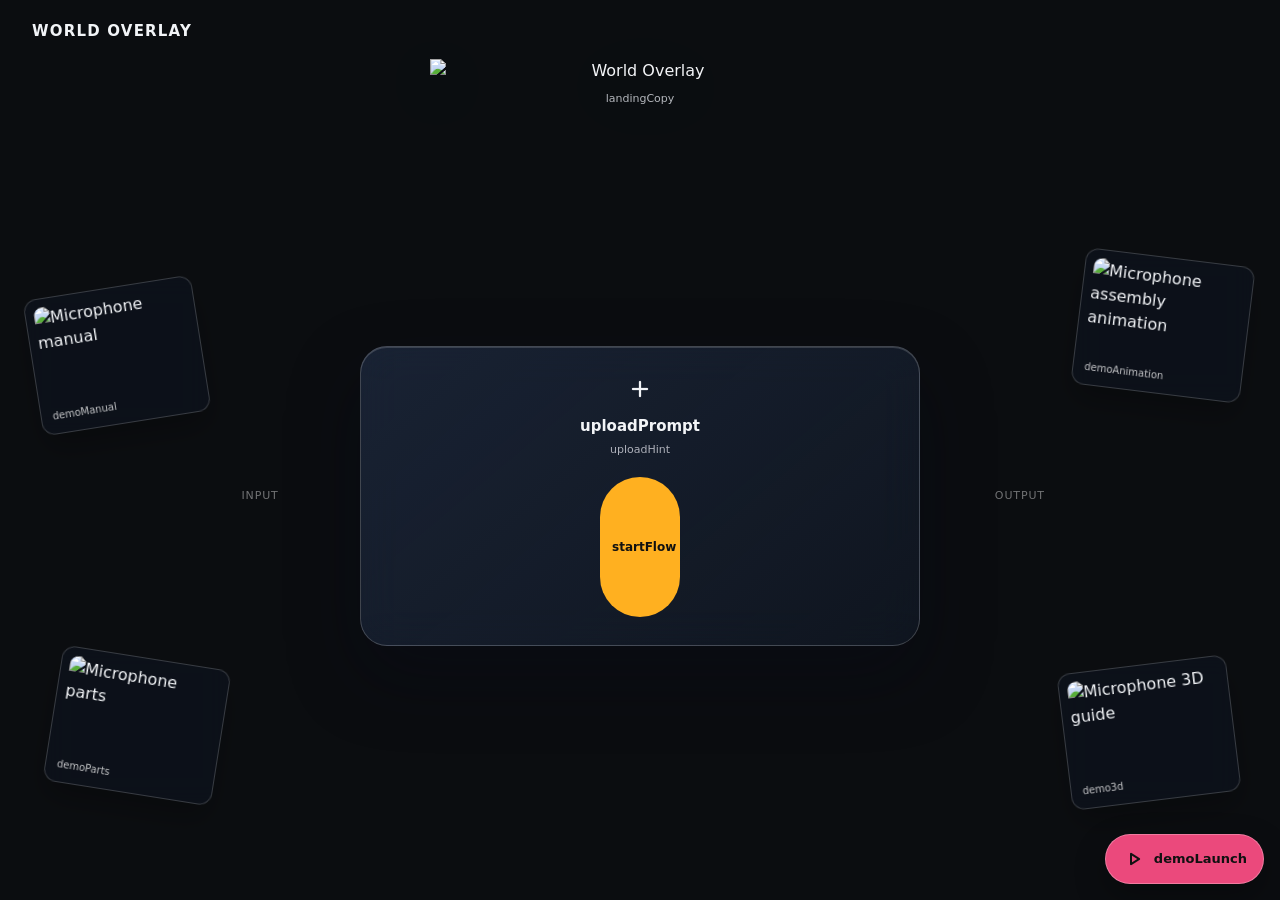
==== commit 662c6db0: "Fix responsive UI spacing and viewport overflow" ====
--- a/static/index.html
+++ b/static/index.html
@@ -3,13 +3,32 @@
 <meta name="viewport" content="width=device-width,initial-scale=1,viewport-fit=cover">
 <meta name="theme-color" content="#0b0d10">
 <title>WORLD OVERLAY</title>
+<link rel="preconnect" href="https://fonts.googleapis.com">
+<link rel="stylesheet" href="https://fonts.googleapis.com/css2?family=Material+Symbols+Rounded:opsz,wght,FILL,GRAD@20..48,400,0,0">
 <link rel="icon" href="data:image/svg+xml,%3Csvg xmlns='http://www.w3.org/2000/svg' viewBox='0 0 32 32'%3E%3Ccircle cx='16' cy='16' r='11' fill='none' stroke='%23ffb020' stroke-width='4'/%3E%3C/svg%3E">
 <link rel="stylesheet" href="/static/guide.css">
 <style>
 [hidden]{display:none!important}
-.screen{display:none;min-height:100dvh;flex-direction:column}
+/* Screens may grow beyond a short viewport. Clipping here made the last control
+   unreachable on small phones and during browser zoom. */
+.screen{display:none;min-height:100dvh;height:auto;min-height:100svh;overflow:visible;flex-direction:column}
 .screen.on{display:flex}
-.hero{padding:24px 20px 8px;display:flex;flex-direction:column;gap:12px}
+.landing{position:relative;align-items:center;justify-content:center;overflow:auto;background:radial-gradient(circle at 50% 45%,rgba(95,121,255,.25),transparent 30%),linear-gradient(135deg,#14151d 0%,#314c61 48%,#20232d 100%)}
+.landing::before{content:"";position:absolute;inset:0;background:linear-gradient(115deg,rgba(39,225,198,.24),transparent 28%,transparent 70%,rgba(255,93,142,.18));pointer-events:none}
+.landing-shell{position:relative;width:min(1280px,100%);min-height:100svh;margin:auto;padding:20px 32px 32px;display:grid;grid-template-rows:auto auto 1fr;gap:16px}
+.landing-nav{display:flex;align-items:center;justify-content:flex-start}.landing-nav b{font-size:15px;letter-spacing:.08em}
+.landing-copy{position:relative;z-index:1;width:min(420px,44vw);margin:0 auto;text-align:center}
+.landing-copy .home-brand{width:100%;margin:0 auto 8px}.landing-title{margin:0;font-size:clamp(22px,3vw,40px);line-height:1;letter-spacing:-.04em;text-transform:uppercase}.landing-copy p{margin:7px 0 0;color:rgba(247,248,255,.72);font-size:11px}
+.landing-workspace{position:relative;display:grid;place-items:center;min-height:clamp(420px,62vh,600px);padding:16px 0}.landing-workspace::before,.landing-workspace::after{position:absolute;top:50%;width:140px;color:rgba(255,255,255,.42);font-size:11px;letter-spacing:.08em;text-transform:uppercase;text-align:center}.landing-workspace::before{content:"INPUT";left:13%;transform:translateY(-50%)}.landing-workspace::after{content:"OUTPUT";right:13%;transform:translateY(-50%)}
+.landing-upload{position:relative;z-index:2;width:min(560px,55vw);min-height:300px;padding:28px;border:1px solid rgba(255,255,255,.2);border-radius:27px;background:linear-gradient(140deg,rgba(34,48,74,.62),rgba(24,37,59,.36));box-shadow:0 30px 70px rgba(7,10,24,.34),inset 0 1px rgba(255,255,255,.15);backdrop-filter:blur(20px);display:flex;flex-direction:column;align-items:center;justify-content:center;text-align:center}
+.landing-upload .material-symbols-rounded{font-size:28px}.landing-upload h2{font-size:15px;margin:12px 0 5px}.landing-upload p{max-width:300px;margin:0;color:rgba(247,248,255,.68);font-size:11px}.landing-upload .landing-next{width:80px;margin-top:18px;padding:8px 12px;font-size:12px;border-radius:999px}
+.floating-card{position:absolute;width:170px;padding:8px;border-radius:13px;background:rgba(12,17,27,.78);border:1px solid rgba(255,255,255,.18);box-shadow:0 16px 30px rgba(0,0,0,.25);backdrop-filter:blur(12px);transform:rotate(var(--r));z-index:1}.floating-card img{display:block;width:100%;height:94px;object-fit:cover;border-radius:9px}.floating-card span{display:block;margin:8px 3px 2px;color:rgba(255,255,255,.76);font-size:10px}.floating-card.left-top{left:0;top:22%;--r:-9deg}.floating-card.left-bottom{left:20px;bottom:10%;--r:9deg}.floating-card.right-top{right:0;top:18%;--r:7deg}.floating-card.right-bottom{right:14px;bottom:9%;--r:-7deg}
+.demo-launch{position:fixed;right:max(16px,env(safe-area-inset-right));bottom:max(16px,env(safe-area-inset-bottom));z-index:5;display:flex;align-items:center;gap:8px;padding:12px 16px;border:1px solid rgba(255,255,255,.28);border-radius:999px;background:rgba(255,79,134,.92);color:#111;font-size:13px;box-shadow:0 12px 32px rgba(0,0,0,.3)}
+.stepper{display:none}.flow-back{align-self:flex-start;color:var(--mute);background:none;padding:4px 0;font-size:13px}
+.hero{width:min(1080px,100%);margin:auto;padding:clamp(24px,5vh,72px) 24px 24px;display:flex;flex-direction:column;gap:18px;align-items:stretch}
+.home-brand{width:min(520px,86vw);margin:0 auto 8px;filter:drop-shadow(0 16px 38px rgba(49,214,208,.16))}
+.home-brand img{display:block;width:100%;height:auto}
+.home-kicker{text-align:center;color:var(--mute);font-size:clamp(14px,2vw,18px);letter-spacing:.08em;text-transform:uppercase}
 .hero h1{margin:0;font-size:28px;letter-spacing:.06em}
 .hero-top{display:flex;align-items:center;justify-content:space-between;gap:8px}
 .lang{display:flex;gap:4px}
@@ -17,7 +36,7 @@
 .lang button.on{color:var(--fg);border-color:var(--a)}
 .hero p{margin:0;color:var(--mute)}
 .label{font-size:14px;color:var(--mute);margin:6px 0 -4px}
-.grid{display:grid;grid-template-columns:repeat(3,1fr);gap:8px}
+.grid{display:grid;grid-template-columns:repeat(3,minmax(0,1fr));gap:12px}
 .tile{position:relative;aspect-ratio:1;border:2px dashed #3a404a;border-radius:12px;display:flex;flex-direction:column;
   align-items:center;justify-content:center;color:var(--mute);font-size:13px;text-align:center;overflow:hidden;cursor:pointer;gap:2px}
 .tile b{color:var(--fg);font-size:22px;font-weight:400}
@@ -34,7 +53,16 @@
 .tile .n{position:absolute;left:5px;top:5px;background:rgba(0,0,0,.7);color:#fff;font-size:12px;padding:0 7px;border-radius:8px}
 .tile .x{position:absolute;top:4px;right:4px;width:26px;height:26px;padding:0;border-radius:50%;background:rgba(0,0,0,.7);color:#fff;flex:none;font-weight:400}
 input[type=file]{display:none}
-.actions{margin-top:auto;padding:16px 20px calc(20px + env(safe-area-inset-bottom));display:flex;flex-direction:column;gap:10px}
+.material-symbols-rounded{font-family:'Material Symbols Rounded';font-weight:normal;font-style:normal;font-size:24px;line-height:1;letter-spacing:normal;text-transform:none;display:inline-block;white-space:nowrap;word-wrap:normal;direction:ltr;-webkit-font-feature-settings:'liga';-webkit-font-smoothing:antialiased}
+.upload-panel{width:min(620px,100%);margin:0 auto;padding:clamp(24px,5vw,52px);border:1px solid rgba(255,255,255,.16);border-radius:28px;background:linear-gradient(145deg,rgba(24,33,58,.94),rgba(14,18,35,.94));box-shadow:0 24px 70px rgba(0,0,0,.28)}
+.upload-panel .tile{min-height:220px;aspect-ratio:auto;border-color:rgba(49,214,208,.72);border-radius:20px;background:rgba(8,11,22,.36);font-size:15px}
+.upload-panel .tile b{font-size:48px;color:var(--b)}
+.upload-panel #manualGrid{grid-template-columns:repeat(2,minmax(0,1fr))}
+.upload-panel #manualGrid .tile{min-height:190px}
+.step-section{display:none}
+.step-section.on{display:block}
+.actions{display:none;margin-top:auto;padding:16px 20px calc(20px + env(safe-area-inset-bottom));flex-direction:column;gap:10px}
+.actions.on{display:flex}
 .btn{display:block;text-align:center;padding:16px;border-radius:14px;font-weight:700;font-size:17px;border:0;background:#2a2f37;color:var(--fg);cursor:pointer}
 .btn.primary{background:var(--a);color:#111}
 .btn:disabled{opacity:.4}
@@ -54,13 +82,19 @@
 .tile.wide.filled{border-color:var(--a);aspect-ratio:16/9}
 .or{text-align:center;color:var(--mute);font-size:13px;margin:2px 0 -2px}
 /* 動畫 */
-.topbar{display:flex;align-items:center;justify-content:space-between;padding:10px 16px 4px;font-size:13px;color:var(--mute);gap:12px}
+.topbar{display:flex;align-items:center;justify-content:space-between;padding:12px max(16px,env(safe-area-inset-left)) 8px;font-size:13px;color:var(--mute);gap:12px;flex-wrap:wrap}
 .topbar b{color:var(--fg);letter-spacing:.08em}
 .topbar button{flex:none;background:none;border:1px solid #3a404a;color:var(--fg);border-radius:999px;padding:6px 12px;font-size:13px;font-weight:400}
-@media (max-width:440px){.topbar>b{display:none}.topbar{justify-content:flex-end}}  /* 手機上按鈕放不下，標題讓位 */
+@media (max-width:440px){.topbar>b{font-size:12px}.topbar{justify-content:space-between}.topbar .tools{margin-left:auto}}
+@media (max-width:560px){.hero{padding:18px 16px 16px;gap:12px}.home-brand{width:min(410px,88vw)}.upload-panel{padding:18px 14px;border-radius:22px}.upload-panel #manualGrid .tile{min-height:138px}.upload-panel .tile b{font-size:38px}.label{font-size:12px}}
+@media (max-width:760px){.landing-shell{padding:14px 16px 96px}.landing-copy{width:min(360px,90vw);margin:0 auto}.landing-copy .home-brand{width:100%}.landing-workspace{min-height:0;display:grid;grid-template-columns:repeat(2,minmax(0,1fr));align-content:start;padding:12px 0 0;gap:16px}.landing-upload{order:1;grid-column:1/-1;width:100%;min-height:250px;padding:22px}.floating-card{position:relative;inset:auto!important;width:100%;transform:none!important;margin:0!important}.floating-card img{height:88px}.landing-workspace::before,.landing-workspace::after{display:none}.landing-nav{margin-bottom:0}.demo-launch{right:max(16px,env(safe-area-inset-right));bottom:max(16px,env(safe-area-inset-bottom))}}
+.tools{display:flex;flex-wrap:wrap;gap:8px;justify-content:flex-end}
+.stage-wrap,#stage{width:min(960px,calc(100% - 24px));margin-inline:auto}
+.card{width:min(960px,100%);}
+.btn,.nav button,.topbar button,.demo-launch,.tile{min-height:44px}
 .goal{padding:0 16px 8px;font-size:13px;color:var(--mute)}
 .stage-wrap{position:relative;margin:0 12px}
-#stage{position:relative;height:min(62vh,560px);border-radius:16px;overflow:hidden;
+#stage{position:relative;height:clamp(320px,min(62vh,560px),560px);border-radius:16px;overflow:hidden;
   background:radial-gradient(ellipse at 60% 45%,#2a2f37,#14171c 75%)}
 .asm{position:absolute;object-fit:contain;user-select:none;pointer-events:none}
 .asm.r,.asm.b:not(.cut){border-radius:10px}
@@ -83,7 +117,7 @@
 #allPick{aspect-ratio:auto;min-height:118px}
 /* App 內錄影 */
 #rec{position:fixed;inset:0;background:#000;z-index:20}
-#recView{position:absolute;inset:0;width:100%;height:100%;object-fit:cover}
+#recView{position:absolute;inset:0;width:100%;height:100%;object-fit:cover;transform:scaleX(-1)}
 .rec-hint{position:absolute;left:12px;right:12px;top:calc(12px + env(safe-area-inset-top));background:rgba(0,0,0,.6);
   color:#fff;font-size:15px;line-height:1.5;padding:10px 14px;border-radius:12px}
 .rec-time{position:absolute;left:0;right:0;bottom:calc(122px + env(safe-area-inset-bottom));text-align:center;color:#fff;
@@ -96,7 +130,7 @@
 #recGo.on::after{content:"";display:block;width:26px;height:26px;margin:auto;background:#f43f5e;border-radius:5px}
 /* 即時辨識 */
 #seek{position:fixed;inset:0;background:#000;z-index:20}
-#seekView{position:absolute;inset:0;width:100%;height:100%;object-fit:cover}
+#seekView{position:absolute;inset:0;width:100%;height:100%;object-fit:cover;transform:scaleX(-1)}
 .reticle{position:absolute;left:50%;top:38%;width:min(70vw,52vh);aspect-ratio:1;transform:translate(-50%,-50%);
   border:3px solid var(--a);border-radius:18px;box-shadow:0 0 0 100vmax rgba(0,0,0,.28);pointer-events:none;transition:border-color .2s}
 .reticle.sure{border-color:#4ade80}
@@ -115,18 +149,40 @@
 </style></head><body>
 
 <!-- 1. 拍照 -->
-<section class="screen on" id="home">
+<section class="screen on" id="landing">
+  <div class="landing-shell">
+    <div class="landing-nav"><b>WORLD OVERLAY</b></div>
+    <div class="landing-copy"><div class="home-brand"><img src="/static/world-overlay-logo.svg" alt="World Overlay"></div><p data-i18n="landingCopy"></p></div>
+    <div class="landing-workspace">
+      <div class="floating-card left-top"><img src="/static/demo-manual.svg" alt="Microphone manual"><span data-i18n="demoManual"></span></div>
+      <div class="floating-card left-bottom"><img src="/static/demo-parts.svg" alt="Microphone parts"><span data-i18n="demoParts"></span></div>
+      <div class="landing-upload"><span class="material-symbols-rounded">add</span><h2 data-i18n="uploadPrompt"></h2><p data-i18n="uploadHint"></p><button class="btn primary landing-next" id="startFlow" data-i18n="startFlow"></button></div>
+      <div class="floating-card right-top"><img src="/static/demo-assembly.svg" alt="Microphone assembly animation"><span data-i18n="demoAnimation"></span></div>
+      <div class="floating-card right-bottom"><img src="/static/demo-3d.svg" alt="Microphone 3D guide"><span data-i18n="demo3d"></span></div>
+    </div>
+    <button class="demo-launch" id="demoLaunch"><span class="material-symbols-rounded">play_arrow</span><span data-i18n="demoLaunch"></span></button>
+  </div>
+</section>
+
+<section class="screen" id="home">
+  <div class="stepper" aria-label="Progress"><div class="step-item on" id="stepOne"><span class="step-dot">1</span><span data-i18n="stepManual"></span></div><span class="step-line"></span><div class="step-item" id="stepTwo"><span class="step-dot">2</span><span data-i18n="stepParts"></span></div><span class="step-line"></span><div class="step-item"><span class="step-dot">3</span><span data-i18n="stepResult"></span></div></div>
   <div class="hero">
-    <div class="hero-top"><h1>WORLD OVERLAY</h1><div class="lang"><button data-lang="en">EN</button><button data-lang="zh">中文</button></div></div>
-    <p data-i18n="intro"></p>
-    <div class="label" data-i18n="manualLabel"></div>
-    <div class="grid" id="manualGrid"><label class="tile" id="manualTile" for="manualIn" data-i18n-html="manualTile"></label><label class="tile" id="pdfTile" for="pdfIn" data-i18n-html="pdfTile"></label></div>
-    <div class="label" data-i18n="partsLabel"></div>
-    <div class="grid" id="allRow"><button class="tile half" id="recTile"><b>📹</b><span data-i18n-html="recTile"></span></button><label class="tile half" id="allPick" for="allIn"><b>🎬</b><small data-i18n="allPick"></small></label><div class="tile wide filled" id="allTile" hidden></div></div>
-    <div class="or" id="orLine" data-i18n="orLine"></div>
-    <div class="grid" id="partsGrid"><label class="tile" id="addTile" for="partsIn" data-i18n-html="addTile"></label><label class="tile" id="vidTile" for="vidIn" data-i18n-html="vidTile"></label></div>
+    <div class="hero-top"><button class="flow-back" id="backLanding"><span class="material-symbols-rounded">arrow_back</span></button><div class="lang"><button data-lang="en">EN</button><button data-lang="zh">中文</button></div></div>
+    <div class="home-brand"><img src="/static/world-overlay-logo.svg" alt="World Overlay"></div>
+    <div class="home-kicker" data-i18n="homeKicker"></div>
+    <div class="upload-panel">
+      <div class="label" data-i18n="manualLabel"></div>
+      <div class="grid" id="manualGrid"><label class="tile" id="manualTile" for="manualIn" data-i18n-html="manualTile"></label><label class="tile" id="pdfTile" for="pdfIn" data-i18n-html="pdfTile"></label></div>
+      <div class="step-section" id="partsStep">
+        <div class="label" data-i18n="partsLabel"></div>
+        <div class="grid" id="allRow"><button class="tile half" id="recTile"><b class="material-symbols-rounded">videocam</b><span data-i18n-html="recTile"></span></button><label class="tile half" id="allPick" for="allIn"><b class="material-symbols-rounded">movie</b><small data-i18n="allPick"></small></label><div class="tile wide filled" id="allTile" hidden></div></div>
+        <div class="or" id="orLine" data-i18n="orLine"></div>
+      <div class="grid" id="partsGrid"><label class="tile" id="addTile" for="partsIn" data-i18n-html="addTile"></label><label class="tile" id="vidTile" for="vidIn" data-i18n-html="vidTile"></label></div>
+      </div>
+    </div>
+    <button class="btn primary" id="nextStep" data-i18n="nextStep"></button>
   </div>
-  <div class="actions">
+  <div class="actions" id="homeActions">
     <button class="btn primary" id="go" disabled></button>
     <button class="btn" id="sample" data-i18n="sample"></button>
     <input type="file" id="manualIn" accept="image/*" multiple>
@@ -159,15 +215,15 @@
 
 <!-- 3. 組裝動畫 -->
 <section class="screen" id="play">
-  <div class="topbar"><b>WORLD OVERLAY</b><span style="display:flex;gap:6px"><button id="btn3d" hidden>🧊 3D</button><button id="seekBtn" data-i18n="seekBtn"></button><button id="again" data-i18n="again"></button></span></div>
+  <div class="topbar"><b>WORLD OVERLAY</b><span style="display:flex;gap:6px"><button id="btn3d" hidden>3D</button><button id="seekBtn" data-i18n="seekBtn"></button><button id="again" data-i18n="again"></button></span></div>
   <div class="goal" id="goal"></div>
   <div class="stage-wrap"><div id="stage"></div><div id="view3d" hidden></div><div class="gen-tip" id="genTip" hidden data-i18n="genTip"></div><div id="doneView" hidden><img id="doneImg" alt=""><b data-i18n="allDone"></b><div class="row"><button id="doneReplay" data-i18n="watchAgain"></button><button class="primary" id="doneNew" data-i18n="again"></button></div></div></div>
   <div class="card">
     <div class="count" id="count"></div>
-    <div class="pair"><span class="chip a" id="pa"></span><span>→</span><span class="chip b" id="pb"></span></div>
+    <div class="pair"><span class="chip a" id="pa"></span><span class="material-symbols-rounded">arrow_forward</span><span class="chip b" id="pb"></span></div>
     <p class="inst" id="inst"></p>
     <details><summary><span data-i18n="whyLabel"></span><span class="conf" id="conf"></span></summary><p id="why"></p></details>
-    <div class="nav"><button id="prev" data-i18n="prev"></button><button class="small" id="replay">↻</button><button class="primary" id="next" data-i18n="next"></button></div>
+    <div class="nav"><button id="prev" data-i18n="prev"></button><button class="small material-symbols-rounded" id="replay" aria-label="Replay">replay</button><button class="primary" id="next" data-i18n="next"></button></div>
   </div>
 </section>
 
@@ -261,6 +317,17 @@
 let manuals = [], all = null;  // manuals：[{thumb, pages: [data URL...], pdf: 檔名, total: PDF 總頁數}]；all：一段影片錄全部零件 {file, thumb, seconds}
 const manualPages = () => manuals.flatMap(m => m.pages);
 const parts = [];  // {data: 上傳用的 data URL, thumb: 縮圖, video: 是不是影片}
+let homeStep = 1;
+function updateHomeStep() {
+  const advanced = homeStep > 1;
+  $("partsStep").classList.toggle("on", advanced);
+  $("nextStep").hidden = advanced;
+  $("nextStep").textContent = t("nextStep");
+  $("homeActions").classList.toggle("on", advanced);
+  $("stepOne").classList.toggle("on", !advanced);
+  $("stepOne").classList.toggle("done", advanced);
+  $("stepTwo").classList.toggle("on", advanced);
+}
 
 function renderTiles() {
   const mg = $("manualGrid");
@@ -676,11 +743,19 @@
   clearInterval(pollId); clearInterval(timerId); stopSeek();
   player && player.stop(); player = null;
   models3d && models3d.stop(); models3d = null;
-  show("home");
+  homeStep = 1; updateHomeStep(); show("home");
 };
 // 換語言：只有首頁能換（分析結果是用當時的語言寫的）
+$("nextStep").onclick = () => { homeStep = 2; updateHomeStep(); };
+$("startFlow").onclick = () => show("home");
+$("demoLaunch").onclick = () => {
+  const sample = $("sample");
+  if (sample) sample.click();
+};
+$("backLanding").onclick = () => { homeStep = 1; updateHomeStep(); show("landing"); };
 document.querySelectorAll("[data-lang]").forEach(b => b.onclick = () => { setLang(b.dataset.lang); renderTiles(); });
 applyI18n();
 renderTiles();
+updateHomeStep();
 </script>
 </body></html>
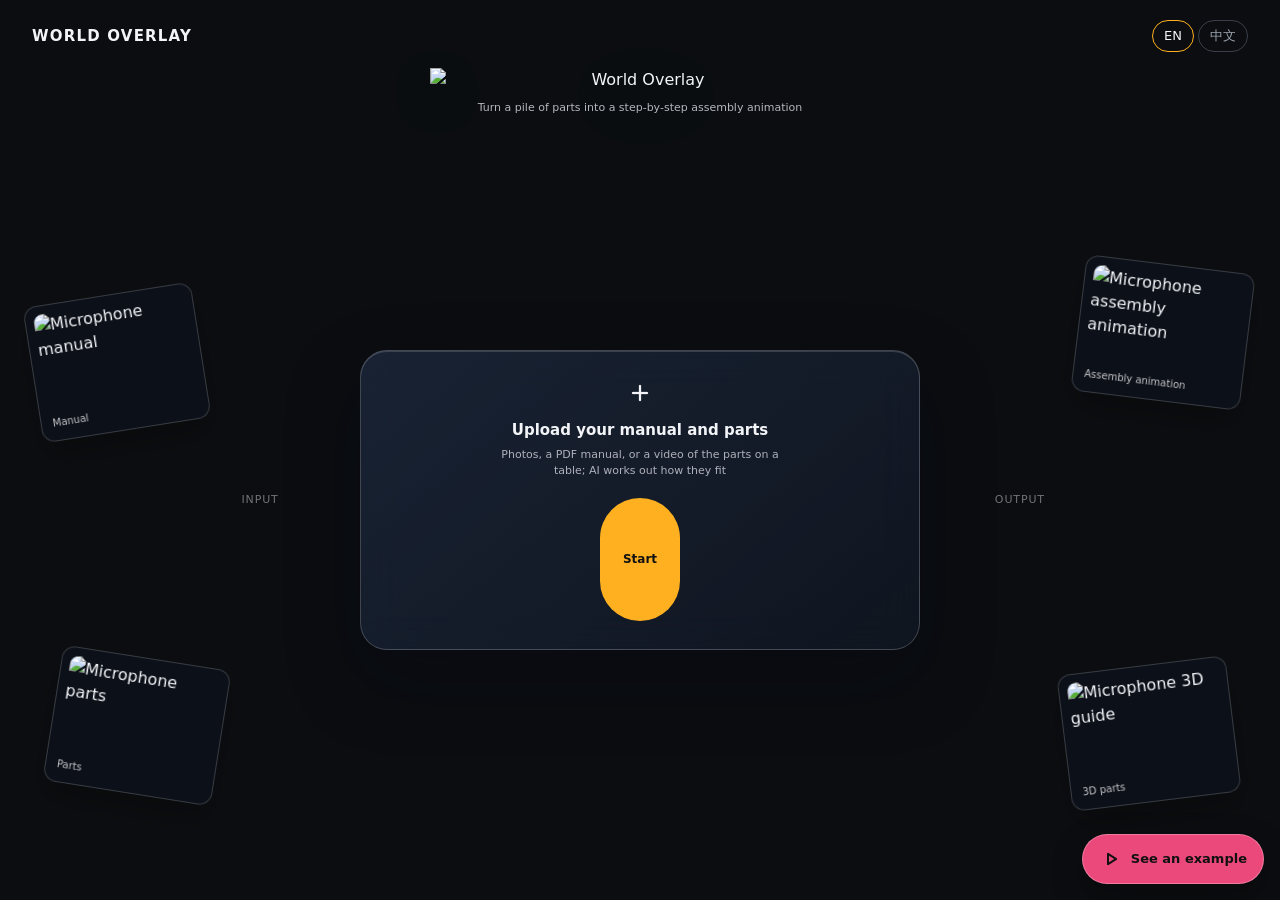
==== commit 96d7c5f0: "Language switch on the landing page too Co-Authored-By: Claude Opus 5.5 <noreply@anthropic.com>" ====
--- a/static/index.html
+++ b/static/index.html
@@ -16,7 +16,7 @@
 .landing{position:relative;align-items:center;justify-content:center;overflow:auto;background:radial-gradient(circle at 50% 45%,rgba(95,121,255,.25),transparent 30%),linear-gradient(135deg,#14151d 0%,#314c61 48%,#20232d 100%)}
 .landing::before{content:"";position:absolute;inset:0;background:linear-gradient(115deg,rgba(39,225,198,.24),transparent 28%,transparent 70%,rgba(255,93,142,.18));pointer-events:none}
 .landing-shell{position:relative;width:min(1280px,100%);min-height:100svh;margin:auto;padding:20px 32px 32px;display:grid;grid-template-rows:auto auto 1fr;gap:16px}
-.landing-nav{display:flex;align-items:center;justify-content:flex-start}.landing-nav b{font-size:15px;letter-spacing:.08em}
+.landing-nav{display:flex;align-items:center;justify-content:space-between}.landing-nav b{font-size:15px;letter-spacing:.08em}
 .landing-copy{position:relative;z-index:1;width:min(420px,44vw);margin:0 auto;text-align:center}
 .landing-copy .home-brand{width:100%;margin:0 auto 8px}.landing-title{margin:0;font-size:clamp(22px,3vw,40px);line-height:1;letter-spacing:-.04em;text-transform:uppercase}.landing-copy p{margin:7px 0 0;color:rgba(247,248,255,.72);font-size:11px}
 .landing-workspace{position:relative;display:grid;place-items:center;min-height:clamp(420px,62vh,600px);padding:16px 0}.landing-workspace::before,.landing-workspace::after{position:absolute;top:50%;width:140px;color:rgba(255,255,255,.42);font-size:11px;letter-spacing:.08em;text-transform:uppercase;text-align:center}.landing-workspace::before{content:"INPUT";left:13%;transform:translateY(-50%)}.landing-workspace::after{content:"OUTPUT";right:13%;transform:translateY(-50%)}
@@ -151,7 +151,7 @@
 <!-- 1. 拍照 -->
 <section class="screen on" id="landing">
   <div class="landing-shell">
-    <div class="landing-nav"><b>WORLD OVERLAY</b></div>
+    <div class="landing-nav"><b>WORLD OVERLAY</b><div class="lang"><button data-lang="en">EN</button><button data-lang="zh">中文</button></div></div>
     <div class="landing-copy"><div class="home-brand"><img src="/static/world-overlay-logo.svg" alt="World Overlay"></div><p data-i18n="landingCopy"></p></div>
     <div class="landing-workspace">
       <div class="floating-card left-top"><img src="/static/demo-manual.svg" alt="Microphone manual"><span data-i18n="demoManual"></span></div>
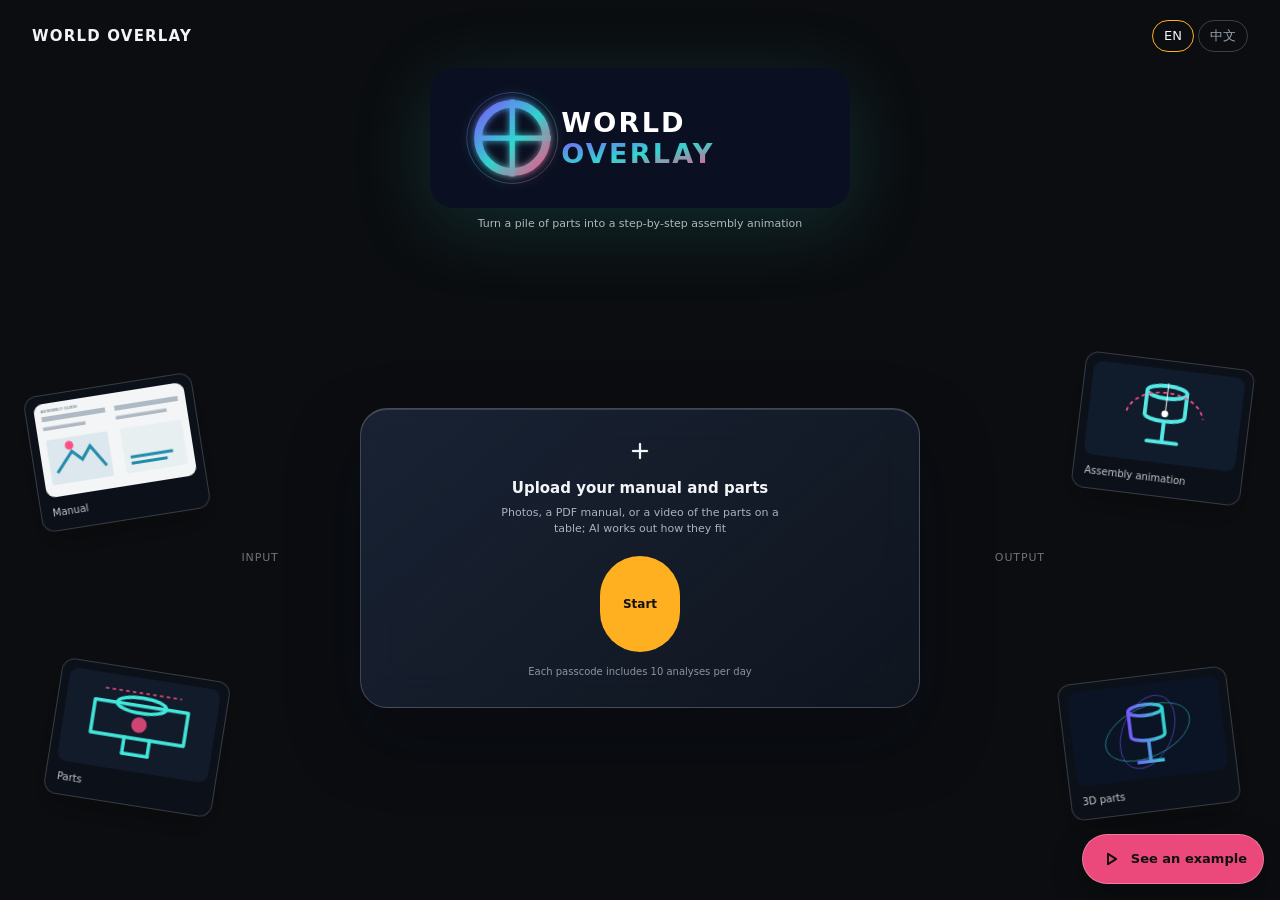
==== commit ef7643a1: "Show the daily analysis limit and confirm before each run; judge access in README - /api/ping return" ====
--- a/static/index.html
+++ b/static/index.html
@@ -21,7 +21,7 @@
 .landing-copy .home-brand{width:100%;margin:0 auto 8px}.landing-title{margin:0;font-size:clamp(22px,3vw,40px);line-height:1;letter-spacing:-.04em;text-transform:uppercase}.landing-copy p{margin:7px 0 0;color:rgba(247,248,255,.72);font-size:11px}
 .landing-workspace{position:relative;display:grid;place-items:center;min-height:clamp(420px,62vh,600px);padding:16px 0}.landing-workspace::before,.landing-workspace::after{position:absolute;top:50%;width:140px;color:rgba(255,255,255,.42);font-size:11px;letter-spacing:.08em;text-transform:uppercase;text-align:center}.landing-workspace::before{content:"INPUT";left:13%;transform:translateY(-50%)}.landing-workspace::after{content:"OUTPUT";right:13%;transform:translateY(-50%)}
 .landing-upload{position:relative;z-index:2;width:min(560px,55vw);min-height:300px;padding:28px;border:1px solid rgba(255,255,255,.2);border-radius:27px;background:linear-gradient(140deg,rgba(34,48,74,.62),rgba(24,37,59,.36));box-shadow:0 30px 70px rgba(7,10,24,.34),inset 0 1px rgba(255,255,255,.15);backdrop-filter:blur(20px);display:flex;flex-direction:column;align-items:center;justify-content:center;text-align:center}
-.landing-upload .material-symbols-rounded{font-size:28px}.landing-upload h2{font-size:15px;margin:12px 0 5px}.landing-upload p{max-width:300px;margin:0;color:rgba(247,248,255,.68);font-size:11px}.landing-upload .landing-next{width:80px;margin-top:18px;padding:8px 12px;font-size:12px;border-radius:999px}
+.landing-upload .material-symbols-rounded{font-size:28px}.landing-upload h2{font-size:15px;margin:12px 0 5px}.landing-upload p{max-width:300px;margin:0;color:rgba(247,248,255,.68);font-size:11px}.landing-upload .landing-next{width:80px;margin-top:18px;padding:8px 12px;font-size:12px;border-radius:999px}.landing-upload .quota-note{margin-top:12px;font-size:10px;color:rgba(247,248,255,.55)}
 .floating-card{position:absolute;width:170px;padding:8px;border-radius:13px;background:rgba(12,17,27,.78);border:1px solid rgba(255,255,255,.18);box-shadow:0 16px 30px rgba(0,0,0,.25);backdrop-filter:blur(12px);transform:rotate(var(--r));z-index:1}.floating-card img{display:block;width:100%;height:94px;object-fit:cover;border-radius:9px}.floating-card span{display:block;margin:8px 3px 2px;color:rgba(255,255,255,.76);font-size:10px}.floating-card.left-top{left:0;top:22%;--r:-9deg}.floating-card.left-bottom{left:20px;bottom:10%;--r:9deg}.floating-card.right-top{right:0;top:18%;--r:7deg}.floating-card.right-bottom{right:14px;bottom:9%;--r:-7deg}
 .demo-launch{position:fixed;right:max(16px,env(safe-area-inset-right));bottom:max(16px,env(safe-area-inset-bottom));z-index:5;display:flex;align-items:center;gap:8px;padding:12px 16px;border:1px solid rgba(255,255,255,.28);border-radius:999px;background:rgba(255,79,134,.92);color:#111;font-size:13px;box-shadow:0 12px 32px rgba(0,0,0,.3)}
 .stepper{display:none}.flow-back{align-self:flex-start;color:var(--mute);background:none;padding:4px 0;font-size:13px}
@@ -117,7 +117,8 @@
 #allPick{aspect-ratio:auto;min-height:118px}
 /* App 內錄影 */
 #rec{position:fixed;inset:0;background:#000;z-index:20}
-#recView{position:absolute;inset:0;width:100%;height:100%;object-fit:cover;transform:scaleX(-1)}
+#recView{position:absolute;inset:0;width:100%;height:100%;object-fit:cover}
+#recView.mirror,#seekView.mirror{transform:scaleX(-1)}  /* 只有前鏡頭（自拍、筆電）像照鏡子；後鏡頭照實顯示 */
 .rec-hint{position:absolute;left:12px;right:12px;top:calc(12px + env(safe-area-inset-top));background:rgba(0,0,0,.6);
   color:#fff;font-size:15px;line-height:1.5;padding:10px 14px;border-radius:12px}
 .rec-time{position:absolute;left:0;right:0;bottom:calc(122px + env(safe-area-inset-bottom));text-align:center;color:#fff;
@@ -130,7 +131,7 @@
 #recGo.on::after{content:"";display:block;width:26px;height:26px;margin:auto;background:#f43f5e;border-radius:5px}
 /* 即時辨識 */
 #seek{position:fixed;inset:0;background:#000;z-index:20}
-#seekView{position:absolute;inset:0;width:100%;height:100%;object-fit:cover;transform:scaleX(-1)}
+#seekView{position:absolute;inset:0;width:100%;height:100%;object-fit:cover}
 .reticle{position:absolute;left:50%;top:38%;width:min(70vw,52vh);aspect-ratio:1;transform:translate(-50%,-50%);
   border:3px solid var(--a);border-radius:18px;box-shadow:0 0 0 100vmax rgba(0,0,0,.28);pointer-events:none;transition:border-color .2s}
 .reticle.sure{border-color:#4ade80}
@@ -156,7 +157,7 @@
     <div class="landing-workspace">
       <div class="floating-card left-top"><img src="/static/demo-manual.svg" alt="Microphone manual"><span data-i18n="demoManual"></span></div>
       <div class="floating-card left-bottom"><img src="/static/demo-parts.svg" alt="Microphone parts"><span data-i18n="demoParts"></span></div>
-      <div class="landing-upload"><span class="material-symbols-rounded">add</span><h2 data-i18n="uploadPrompt"></h2><p data-i18n="uploadHint"></p><button class="btn primary landing-next" id="startFlow" data-i18n="startFlow"></button></div>
+      <div class="landing-upload"><span class="material-symbols-rounded">add</span><h2 data-i18n="uploadPrompt"></h2><p data-i18n="uploadHint"></p><button class="btn primary landing-next" id="startFlow" data-i18n="startFlow"></button><p class="quota-note" data-i18n="quotaNote"></p></div>
       <div class="floating-card right-top"><img src="/static/demo-assembly.svg" alt="Microphone assembly animation"><span data-i18n="demoAnimation"></span></div>
       <div class="floating-card right-bottom"><img src="/static/demo-3d.svg" alt="Microphone 3D guide"><span data-i18n="demo3d"></span></div>
     </div>
@@ -463,6 +464,12 @@
   show("home");
 }
 
+// 筆電的鏡頭通常不回報 facingMode，也當前鏡頭
+function showCamera(v, stream) {
+  v.classList.toggle("mirror", stream.getVideoTracks()[0]?.getSettings().facingMode !== "environment");
+  v.srcObject = stream;
+}
+
 $("recTile").onclick = async () => {
   if (!navigator.mediaDevices?.getUserMedia || recMime() === null)
     return alert(t("noRecorder"));
@@ -470,7 +477,7 @@
     const stream = await navigator.mediaDevices.getUserMedia({audio: false,
       video: {facingMode: {ideal: "environment"}, width: {ideal: 1280}, height: {ideal: 720}}});
     rec = {stream};
-    $("recView").srcObject = stream;
+    showCamera($("recView"), stream);
     $("recGo").classList.remove("on"); $("recTime").classList.remove("on");
     $("recTime").textContent = t("recStart", ALL_MAX_SEC);
     show("rec");
@@ -547,7 +554,16 @@
   $("errNav").hidden = false;
 }
 
+// 每次分析都會用掉一次額度（付費 API），先讓使用者確認
+async function confirmRun() {
+  let q;
+  try { q = await api("/api/ping"); } catch (e) { alert(e.message); return false; }
+  if (q.left === 0) { alert(t("noRunsLeft", q.limit)); return false; }
+  return q.left == null || confirm(t("confirmRun", q.left, q.limit));
+}
+
 async function analyze() {
+  if (!await confirmRun()) return;
   $("log").replaceChildren(); $("err").textContent = ""; $("errNav").hidden = true;
   $("thumbs").replaceChildren(...(all ? [all] : parts).map(p => Object.assign(document.createElement("img"), {src: p.thumb})));
   show("busy");
@@ -561,7 +577,6 @@
       const mb = t("uploadVideo", (all.file.size / 1024 / 1024).toFixed(0));
       addLog(mb);
       const li = $("log").lastChild;
-      await api("/api/ping");  // 先確認通行碼，免得大檔案傳完才被擋
       const video = await uploadVideo(all.file, f => li.textContent = `${mb} ${Math.round(f * 100)}%`);
       body = {manual: manualPages(), video, lang: LANG};
     } else {
@@ -711,7 +726,7 @@
       video: {facingMode: {ideal: "environment"}, width: {ideal: 1280}, height: {ideal: 720}}});
     player && player.stop();
     seek = {stream, on: true, recent: [], confirmed: null, confirming: false};
-    $("seekView").srcObject = stream;
+    showCamera($("seekView"), stream);
     $("seekCard").textContent = t("seekFirst");
     $("reticle").classList.remove("sure");
     show("seek");
@@ -748,6 +763,7 @@
 // 換語言：只有首頁能換（分析結果是用當時的語言寫的）
 $("nextStep").onclick = () => { homeStep = 2; updateHomeStep(); };
 $("startFlow").onclick = () => show("home");
+fetch("/api/limits").then(r => r.json()).then(d => { window.DAILY_LIMIT = d.daily; applyI18n(); }).catch(() => {});
 $("demoLaunch").onclick = () => {
   const sample = $("sample");
   if (sample) sample.click();
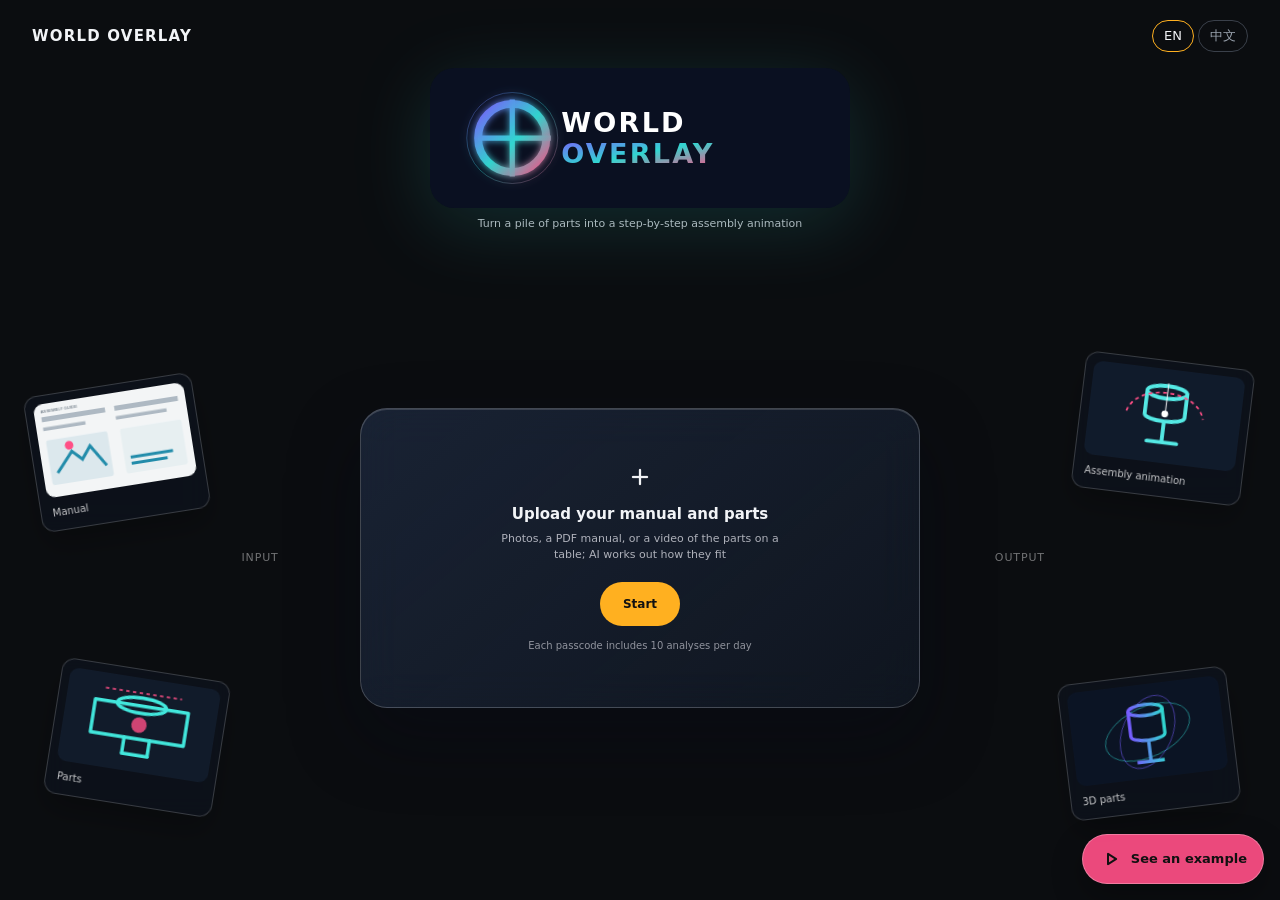
==== commit b3e1ea54: "Fix home page: serve SVGs as images, stop Start button stretching; README demo is the microphone kit" ====
--- a/static/index.html
+++ b/static/index.html
@@ -21,7 +21,7 @@
 .landing-copy .home-brand{width:100%;margin:0 auto 8px}.landing-title{margin:0;font-size:clamp(22px,3vw,40px);line-height:1;letter-spacing:-.04em;text-transform:uppercase}.landing-copy p{margin:7px 0 0;color:rgba(247,248,255,.72);font-size:11px}
 .landing-workspace{position:relative;display:grid;place-items:center;min-height:clamp(420px,62vh,600px);padding:16px 0}.landing-workspace::before,.landing-workspace::after{position:absolute;top:50%;width:140px;color:rgba(255,255,255,.42);font-size:11px;letter-spacing:.08em;text-transform:uppercase;text-align:center}.landing-workspace::before{content:"INPUT";left:13%;transform:translateY(-50%)}.landing-workspace::after{content:"OUTPUT";right:13%;transform:translateY(-50%)}
 .landing-upload{position:relative;z-index:2;width:min(560px,55vw);min-height:300px;padding:28px;border:1px solid rgba(255,255,255,.2);border-radius:27px;background:linear-gradient(140deg,rgba(34,48,74,.62),rgba(24,37,59,.36));box-shadow:0 30px 70px rgba(7,10,24,.34),inset 0 1px rgba(255,255,255,.15);backdrop-filter:blur(20px);display:flex;flex-direction:column;align-items:center;justify-content:center;text-align:center}
-.landing-upload .material-symbols-rounded{font-size:28px}.landing-upload h2{font-size:15px;margin:12px 0 5px}.landing-upload p{max-width:300px;margin:0;color:rgba(247,248,255,.68);font-size:11px}.landing-upload .landing-next{width:80px;margin-top:18px;padding:8px 12px;font-size:12px;border-radius:999px}.landing-upload .quota-note{margin-top:12px;font-size:10px;color:rgba(247,248,255,.55)}
+.landing-upload .material-symbols-rounded{font-size:28px}.landing-upload h2{font-size:15px;margin:12px 0 5px}.landing-upload p{max-width:300px;margin:0;color:rgba(247,248,255,.68);font-size:11px}.landing-upload .landing-next{flex:none;width:80px;margin-top:18px;padding:8px 12px;font-size:12px;border-radius:999px}.landing-upload .quota-note{margin-top:12px;font-size:10px;color:rgba(247,248,255,.55)}
 .floating-card{position:absolute;width:170px;padding:8px;border-radius:13px;background:rgba(12,17,27,.78);border:1px solid rgba(255,255,255,.18);box-shadow:0 16px 30px rgba(0,0,0,.25);backdrop-filter:blur(12px);transform:rotate(var(--r));z-index:1}.floating-card img{display:block;width:100%;height:94px;object-fit:cover;border-radius:9px}.floating-card span{display:block;margin:8px 3px 2px;color:rgba(255,255,255,.76);font-size:10px}.floating-card.left-top{left:0;top:22%;--r:-9deg}.floating-card.left-bottom{left:20px;bottom:10%;--r:9deg}.floating-card.right-top{right:0;top:18%;--r:7deg}.floating-card.right-bottom{right:14px;bottom:9%;--r:-7deg}
 .demo-launch{position:fixed;right:max(16px,env(safe-area-inset-right));bottom:max(16px,env(safe-area-inset-bottom));z-index:5;display:flex;align-items:center;gap:8px;padding:12px 16px;border:1px solid rgba(255,255,255,.28);border-radius:999px;background:rgba(255,79,134,.92);color:#111;font-size:13px;box-shadow:0 12px 32px rgba(0,0,0,.3)}
 .stepper{display:none}.flow-back{align-self:flex-start;color:var(--mute);background:none;padding:4px 0;font-size:13px}
